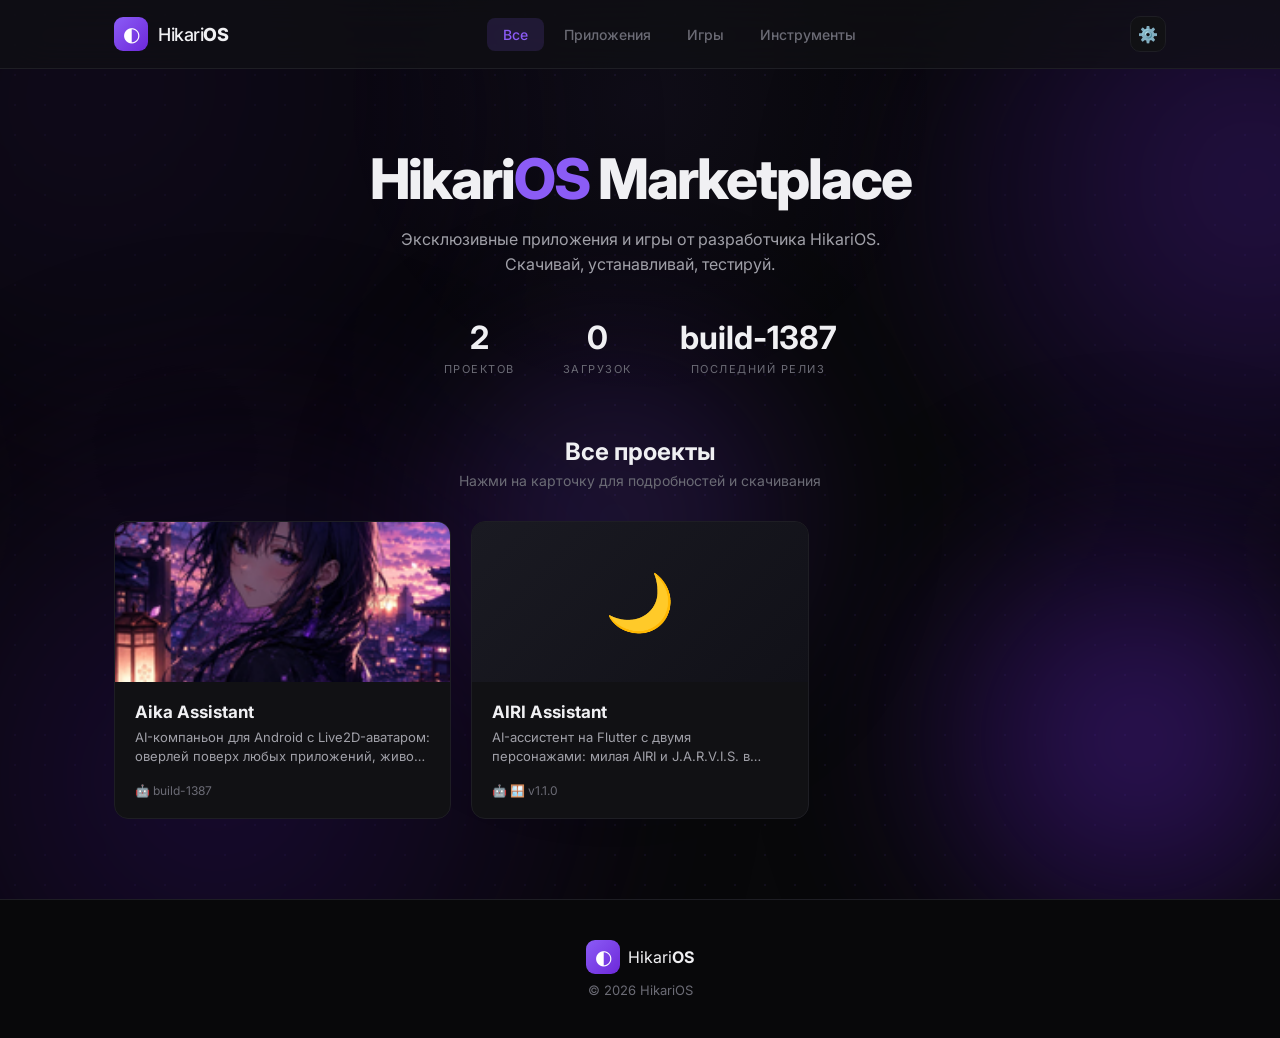
==== index.html @ efa39c6c "Безопасность: вход в админку только по токену владельца, пароль удалён из кода" ====
<!DOCTYPE html>
<html lang="ru">
<head>
<meta charset="UTF-8">
<meta name="viewport" content="width=device-width, initial-scale=1.0">
<title>HikariOS — Marketplace</title>
<link rel="icon" type="image/svg+xml" href="favicon.svg">
<link rel="stylesheet" href="style.css?v=4">
<link rel="preconnect" href="https://fonts.googleapis.com">
<link href="https://fonts.googleapis.com/css2?family=Inter:wght@300;400;500;600;700;800&display=swap" rel="stylesheet">
</head>
<body>

<!-- ФОН: фиолетовый переливающийся дым -->
<div class="smoke" aria-hidden="true">
  <div class="smoke-puff s1"></div>
  <div class="smoke-puff s2"></div>
  <div class="smoke-puff s3"></div>
  <div class="smoke-puff s4"></div>
  <div class="smoke-puff s5"></div>
</div>

<!-- HEADER -->
<header class="header">
  <div class="header-inner">
    <div class="logo" onclick="window.location.href='/'">
      <div class="logo-icon">◐</div>
      <span>Hikari<b>OS</b></span>
    </div>
    <nav class="nav">
      <a href="#" class="nav-link active" data-filter="all">Все</a>
      <a href="#" class="nav-link" data-filter="app">Приложения</a>
      <a href="#" class="nav-link" data-filter="game">Игры</a>
      <a href="#" class="nav-link" data-filter="tool">Инструменты</a>
    </nav>
    <button class="admin-btn" onclick="toggleAdmin()" title="Управление">⚙️</button>
  </div>
</header>

<!-- HERO -->
<section class="hero">
  <h1>Hikari<span class="accent">OS</span> Marketplace</h1>
  <p>Эксклюзивные приложения и игры от разработчика HikariOS. Скачивай, устанавливай, тестируй.</p>
  <div class="hero-stats" id="heroStats">
    <div class="stat"><span class="stat-num" id="statApps">—</span><span class="stat-label">проектов</span></div>
    <div class="stat"><span class="stat-num" id="statDownloads">—</span><span class="stat-label">загрузок</span></div>
    <div class="stat"><span class="stat-num" id="statLatest">—</span><span class="stat-label">последний релиз</span></div>
  </div>
</section>

<!-- ADMIN PANEL -->
<div class="admin-panel" id="adminPanel" style="display:none;">
  <div class="admin-inner">
    <div class="admin-header">
      <h2>⚙️ Панель управления</h2>
      <button class="close-btn" onclick="toggleAdmin()">✕</button>
    </div>
    
    <!-- LOGIN (только токен владельца) -->
    <div class="admin-login" id="adminLogin">
      <div class="admin-tab-row">
        <button class="admin-tab active">Вход по GitHub Token</button>
      </div>
      <div id="tabToken">
        <p>Войти может только владелец аккаунта <code>lucifermornngstar52-cell</code>. Введите свой Personal Access Token:</p>
        <input type="password" id="githubToken" placeholder="ghp_..." onkeypress="if(event.key==='Enter')loginWithToken()">
        <button class="btn-primary" onclick="loginWithToken()">Войти</button>
      </div>
      <p class="admin-hint" id="adminHint"></p>
    </div>

    <!-- CONTENT -->
    <div class="admin-content" id="adminContent" style="display:none;">
      <div class="admin-tabs">
        <button class="admin-tab active" onclick="adminSection('projects')">Проекты</button>
        <button class="admin-tab" onclick="adminSection('keys')">Ключи доступа</button>
      </div>

      <!-- PROJECTS SECTION -->
      <div id="secProjects" class="admin-section active">
        <h3>Добавить проект</h3>
        <div class="admin-form">
          <div class="form-row">
            <label>Название</label>
            <input type="text" id="projName" placeholder="Aika Assistant">
          </div>
          <div class="form-row">
            <label>Описание</label>
            <textarea id="projDesc" placeholder="AI-ассистент для Android..."></textarea>
          </div>
          <div class="form-row">
            <label>Категория</label>
            <select id="projCategory">
              <option value="app">Приложение</option>
              <option value="game">Игра</option>
              <option value="tool">Инструмент</option>
            </select>
          </div>
          <div class="form-row">
            <label>Иконка (emoji или URL)</label>
            <input type="text" id="projIcon" placeholder="🤖 или https://...">
          </div>
          <div class="form-row">
            <label>GitHub репозиторий (user/repo)</label>
            <input type="text" id="projRepo" placeholder="user/repo">
          </div>
          <div class="form-row">
            <label>Платформы (через запятую)</label>
            <input type="text" id="projPlatforms" placeholder="android, windows">
          </div>
          <div class="form-row">
            <label>Скриншоты (URL через запятую)</label>
            <input type="text" id="projShots" placeholder="https://img1.png, https://img2.png">
          </div>
          <button class="btn-primary" onclick="addProject()">Добавить</button>
        </div>
        <hr class="admin-divider">
        <h3>Существующие проекты</h3>
        <div id="adminProjectList"></div>
      </div>

      <!-- KEYS SECTION -->
      <div id="secKeys" style="display:none;">
          <h3>Ключи доступа (подтверждение покупок)</h3>
          <p style="color:var(--text2,#9a9ab0);font-size:13px;">Проверь оплату (скрин перевода от покупателя), затем создай ключ и отправь его покупателю.</p>
          <p style="color:var(--text2,#9a9ab0);font-size:12px;">🔔 Установи приложение <a href="https://ntfy.sh" target="_blank" style="color:var(--p,#7c3aed);">ntfy</a> и подпишись на топик <code>hikari-keys-x7k2m9v4q8</code> — придёт пуш при каждой активации ключа. После активации удали ключ кнопкой 🗑, тогда утечка ключа в сеть будет не страшна.</p>
          <button class="btn-primary" style="margin-top:10px;" onclick="createKey()">➕ Создать ключ</button>

          <hr class="admin-divider" style="margin-top:20px;">
          <h3 style="margin-top:16px;">Код активации приложения</h3>
          <p style="color:var(--text2,#9a9ab0);font-size:13px;">Для активации Aika на телефоне покупателя: покупатель присылает ID устройства (с экрана активации в приложении), ты вставляешь его сюда и отправляешь покупателю полученный код. Работает без GitHub Token.</p>
          <div style="display:flex;gap:10px;flex-wrap:wrap;margin-top:12px;">
            <input id="devIdInput" placeholder="ID устройства (12 символов)" style="flex:1;min-width:200px;background:var(--card,#161626);border:1px solid rgba(123,97,255,.3);border-radius:12px;padding:12px 14px;color:#fff;font-size:14px;letter-spacing:1px;">
            <button class="btn-primary" onclick="generateActivationCode()">⚡ Сгенерировать</button>
          </div>
          <p id="activationCodeOut" style="font-size:20px;font-weight:700;letter-spacing:2px;margin-top:12px;color:#fff;"></p>
          <div id="akHistory" style="margin-top:10px;"></div>
          <p id="keysHint" style="color:var(--text2,#9a9ab0);font-size:12px;margin-top:10px;"></p>
          <div id="adminKeysList" style="margin-top:14px;"></div>
        </div>
    </div>
  </div>
</div>

<!-- PROJECTS -->
<div class="section-title">
  <h2>Все проекты</h2>
  <p>Нажми на карточку для подробностей и скачивания</p>
</div>

<main class="main">
  <div class="projects-grid" id="projectsGrid">
    <div class="loading-state">
      <div class="spinner"></div>
      <p>Загрузка...</p>
    </div>
  </div>
</main>

<!-- PROJECT MODAL -->
<div class="modal-overlay" id="modalOverlay" onclick="closeModal(event)">
  <div class="modal" id="modal" onclick="event.stopPropagation()">
    <button class="modal-close" onclick="closeModal()">✕</button>
    <div id="modalContent"></div>
  </div>
</div>


<!-- FOOTER -->
<footer class="footer">
  <div class="footer-logo">
    <div class="logo-icon">◐</div>
    <span>Hikari<b>OS</b></span>
  </div>
  <p>© 2026 HikariOS</p>
</footer>

<script src="app.js?v=13"></script>
</body>
</html>
---- style.css ----
:root {
  --bg: #08080a;
  --bg-card: #111114;
  --bg-hover: #18181c;
  --accent: #8b5cf6;
  --accent-dim: rgba(139, 92, 246, 0.15);
  --accent-glow: rgba(139, 92, 246, 0.4);
  --text: #f0f0f3;
  --text-dim: #6b6b75;
  --text-mid: #a0a0a8;
  --border: #1e1e24;
  --radius: 14px;
  --glass: rgba(17, 17, 20, 0.7);
}

* { margin: 0; padding: 0; box-sizing: border-box; }

body {
  font-family: 'Inter', sans-serif;
  background: var(--bg);
  color: var(--text);
  min-height: 100vh;
  position: relative;
}

/* DOT GRID BACKGROUND */
body::before {
  content: '';
  position: fixed;
  inset: 0;
  background-image: radial-gradient(circle, rgba(139, 92, 246, 0.08) 1px, transparent 1px);
  background-size: 30px 30px;
  pointer-events: none;
  z-index: 0;
}

/* SMOKE BACKGROUND — фиолетовый переливающийся дым */
.smoke {
  position: fixed;
  inset: 0;
  overflow: hidden;
  pointer-events: none;
  z-index: 0;
  filter: hue-rotate(0deg);
  animation: smoke-hue 26s ease-in-out infinite alternate;
}

.smoke-puff {
  position: absolute;
  border-radius: 50%;
  filter: blur(70px);
  opacity: 0.45;
  will-change: transform, opacity;
}

.smoke-puff.s1 {
  width: 55vmax; height: 55vmax;
  top: -18%; left: -12%;
  background: radial-gradient(circle at 35% 35%, #1c0f33 0%, #0d0718 55%, transparent 75%);
  animation: drift1 34s ease-in-out infinite alternate;
}
.smoke-puff.s2 {
  width: 50vmax; height: 50vmax;
  top: -8%; right: -18%;
  background: radial-gradient(circle at 60% 40%, #4c1d95 0%, #170b2e 55%, transparent 75%);
  animation: drift2 42s ease-in-out infinite alternate;
}
.smoke-puff.s3 {
  width: 60vmax; height: 60vmax;
  bottom: -25%; left: -10%;
  background: radial-gradient(circle at 45% 55%, #2e1065 0%, #12071f 55%, transparent 78%);
  animation: drift3 38s ease-in-out infinite alternate;
}
.smoke-puff.s4 {
  width: 42vmax; height: 42vmax;
  bottom: -12%; right: -10%;
  background: radial-gradient(circle at 50% 50%, #6d28d9 0%, #1e0a3c 55%, transparent 72%);
  animation: drift4 29s ease-in-out infinite alternate;
}
.smoke-puff.s5 {
  width: 36vmax; height: 36vmax;
  top: 32%; left: 30%;
  background: radial-gradient(circle at 50% 50%, #8b5cf6 0%, #3b1278 50%, transparent 70%);
  opacity: 0.22;
  animation: drift5 47s ease-in-out infinite alternate;
}

@keyframes drift1 {
  0%   { transform: translate(0, 0) scale(1); opacity: 0.40; }
  50%  { transform: translate(9vw, 6vh) scale(1.15); opacity: 0.55; }
  100% { transform: translate(-4vw, 12vh) scale(0.9); opacity: 0.35; }
}
@keyframes drift2 {
  0%   { transform: translate(0, 0) scale(1); opacity: 0.35; }
  50%  { transform: translate(-8vw, 10vh) scale(1.1); opacity: 0.5; }
  100% { transform: translate(5vw, -6vh) scale(1.2); opacity: 0.4; }
}
@keyframes drift3 {
  0%   { transform: translate(0, 0) scale(1); opacity: 0.45; }
  50%  { transform: translate(12vw, -8vh) scale(1.12); opacity: 0.3; }
  100% { transform: translate(-7vw, -3vh) scale(0.95); opacity: 0.5; }
}
@keyframes drift4 {
  0%   { transform: translate(0, 0) scale(1); opacity: 0.3; }
  50%  { transform: translate(-10vw, -9vh) scale(1.18); opacity: 0.45; }
  100% { transform: translate(6vw, 5vh) scale(0.92); opacity: 0.35; }
}
@keyframes drift5 {
  0%   { transform: translate(0, 0) scale(1); opacity: 0.12; }
  50%  { transform: translate(-14vw, 8vh) scale(1.3); opacity: 0.3; }
  100% { transform: translate(10vw, -10vh) scale(0.85); opacity: 0.18; }
}

/* Перелив оттенков: чёрный → тёмный → светлый фиолет */
@keyframes smoke-hue {
  0%   { filter: hue-rotate(0deg) brightness(0.9); }
  50%  { filter: hue-rotate(-18deg) brightness(1.08); }
  100% { filter: hue-rotate(10deg) brightness(0.85); }
}

/* Мягкий дым без потери производительности: на слабых устройствах */
@media (max-width: 600px) {
  .smoke-puff { filter: blur(50px); }
  .smoke-puff.s5 { display: none; }
}

@media (prefers-reduced-motion: reduce) {
  .smoke-puff { animation: none; }
  .smoke { animation: none; }
}

/* GLOW */
body::after {
  content: '';
  position: fixed;
  top: -200px;
  left: 50%;
  transform: translateX(-50%);
  width: 600px;
  height: 600px;
  background: radial-gradient(circle, var(--accent-glow) 0%, transparent 70%);
  opacity: 0.15;
  pointer-events: none;
  z-index: 0;
}

/* HEADER */
.header {
  position: sticky;
  top: 0;
  z-index: 100;
  background: var(--glass);
  backdrop-filter: blur(20px);
  -webkit-backdrop-filter: blur(20px);
  border-bottom: 1px solid var(--border);
}

.header-inner {
  max-width: 1100px;
  margin: 0 auto;
  padding: 16px 24px;
  display: flex;
  align-items: center;
  justify-content: space-between;
  gap: 20px;
}

.logo {
  display: flex;
  align-items: center;
  gap: 10px;
  font-size: 18px;
  font-weight: 500;
  cursor: pointer;
  letter-spacing: -0.5px;
}

.logo b { font-weight: 800; }

.logo-icon {
  width: 34px;
  height: 34px;
  background: linear-gradient(135deg, var(--accent), #6d28d9);
  border-radius: 9px;
  display: flex;
  align-items: center;
  justify-content: center;
  font-size: 20px;
  color: #fff;
}

.nav {
  display: flex;
  gap: 4px;
}

.nav-link {
  color: var(--text-dim);
  text-decoration: none;
  font-size: 14px;
  font-weight: 500;
  padding: 8px 16px;
  border-radius: 8px;
  transition: all 0.2s;
  cursor: pointer;
}

.nav-link:hover { color: var(--text); background: var(--bg-hover); }
.nav-link.active { color: var(--accent); background: var(--accent-dim); }

.admin-btn {
  background: var(--bg-card);
  border: 1px solid var(--border);
  color: var(--text-mid);
  width: 36px;
  height: 36px;
  border-radius: 10px;
  cursor: pointer;
  font-size: 16px;
  transition: all 0.2s;
}

.admin-btn:hover { border-color: var(--accent); color: var(--accent); }

/* HERO */
.hero {
  position: relative;
  z-index: 1;
  text-align: center;
  padding: 80px 24px 60px;
  max-width: 700px;
  margin: 0 auto;
}

.hero h1 {
  font-size: clamp(36px, 6vw, 56px);
  font-weight: 800;
  letter-spacing: -2px;
  margin-bottom: 16px;
  line-height: 1.1;
}

.accent { color: var(--accent); }

.hero p {
  font-size: 16px;
  color: var(--text-mid);
  max-width: 480px;
  margin: 0 auto 40px;
  line-height: 1.6;
}

.hero-stats {
  display: flex;
  justify-content: center;
  gap: 48px;
}

.stat { text-align: center; }

.stat-num {
  display: block;
  font-size: 32px;
  font-weight: 700;
  color: var(--text);
}

.stat-label {
  font-size: 11px;
  color: var(--text-dim);
  text-transform: uppercase;
  letter-spacing: 1.5px;
}

/* ADMIN PANEL */
.admin-panel {
  position: fixed;
  inset: 0;
  z-index: 200;
  background: rgba(0, 0, 0, 0.7);
  backdrop-filter: blur(8px);
  display: flex;
  align-items: center;
  justify-content: center;
  padding: 20px;
}

.admin-inner {
  background: var(--bg-card);
  border: 1px solid var(--border);
  border-radius: var(--radius);
  max-width: 560px;
  width: 100%;
  max-height: 90vh;
  overflow-y: auto;
  padding: 32px;
}

.admin-header {
  display: flex;
  justify-content: space-between;
  align-items: center;
  margin-bottom: 24px;
}

.admin-header h2 {
  font-size: 20px;
  font-weight: 700;
}

.close-btn {
  background: var(--bg-hover);
  border: 1px solid var(--border);
  color: var(--text-mid);
  width: 32px;
  height: 32px;
  border-radius: 8px;
  cursor: pointer;
  font-size: 14px;
}

.close-btn:hover { color: #ff4444; border-color: #ff4444; }

.admin-tab-row, .admin-tabs {
  display: flex;
  gap: 8px;
  margin-bottom: 20px;
}

.admin-tab {
  background: var(--bg-hover);
  border: 1px solid var(--border);
  color: var(--text-mid);
  padding: 8px 16px;
  border-radius: 8px;
  cursor: pointer;
  font-size: 13px;
  font-weight: 500;
  transition: all 0.2s;
}

.admin-tab:hover { color: var(--text); }
.admin-tab.active { background: var(--accent-dim); border-color: var(--accent); color: var(--accent); }

.admin-login p { color: var(--text-mid); font-size: 14px; margin-bottom: 10px; }

.admin-login input, .admin-form input, .admin-form select, .admin-form textarea {
  width: 100%;
  background: var(--bg);
  border: 1px solid var(--border);
  color: var(--text);
  padding: 12px 16px;
  border-radius: 10px;
  font-size: 14px;
  font-family: inherit;
  margin-bottom: 12px;
  transition: border 0.2s;
}

.admin-login input:focus, .admin-form input:focus, .admin-form select:focus, .admin-form textarea:focus {
  outline: none;
  border-color: var(--accent);
}

.admin-form textarea { resize: vertical; min-height: 80px; }

.admin-hint { font-size: 12px; color: var(--text-dim); margin-top: 8px; }

.admin-divider {
  border: none;
  border-top: 1px solid var(--border);
  margin: 24px 0;
}

.admin-form h3 { margin-bottom: 16px; font-size: 16px; }

.form-row { margin-bottom: 16px; }
.form-row label { display: block; font-size: 13px; color: var(--text-mid); margin-bottom: 6px; }
.form-hint { font-size: 12px; color: var(--text-dim); margin-top: 4px; }

/* BUTTONS */
.btn-primary {
  background: var(--accent);
  color: #fff;
  border: none;
  padding: 12px 24px;
  border-radius: 10px;
  font-size: 14px;
  font-weight: 600;
  cursor: pointer;
  transition: all 0.2s;
  text-decoration: none;
  display: inline-flex;
  align-items: center;
  justify-content: center;
  gap: 8px;
}

.btn-primary:hover { background: #7c3aed; transform: translateY(-1px); }
.btn-primary:disabled { opacity: 0.4; cursor: not-allowed; transform: none; }

.btn-secondary {
  background: var(--bg-hover);
  color: var(--text-mid);
  border: 1px solid var(--border);
  padding: 12px 24px;
  border-radius: 10px;
  font-size: 14px;
  font-weight: 600;
  cursor: pointer;
  text-decoration: none;
  display: inline-flex;
  align-items: center;
  gap: 8px;
  transition: all 0.2s;
}

.btn-secondary:hover { color: var(--text); border-color: var(--accent); }

/* PROJECT LIST IN ADMIN */
.admin-project-item {
  display: flex;
  justify-content: space-between;
  align-items: center;
  padding: 12px 16px;
  background: var(--bg);
  border: 1px solid var(--border);
  border-radius: 10px;
  margin-bottom: 8px;
}

.admin-project-item .pi-name { font-weight: 600; font-size: 14px; }
.admin-project-item .pi-cat { font-size: 12px; color: var(--text-dim); }

.btn-delete {
  background: rgba(255, 68, 68, 0.1);
  border: 1px solid rgba(255, 68, 68, 0.3);
  color: #ff6666;
  padding: 6px 12px;
  border-radius: 8px;
  cursor: pointer;
  font-size: 12px;
}

.btn-delete:hover { background: rgba(255, 68, 68, 0.2); }

/* UPLOAD PROGRESS */
.progress-bar {
  width: 100%;
  height: 6px;
  background: var(--bg);
  border-radius: 3px;
  overflow: hidden;
  margin-bottom: 8px;
}

.progress-fill {
  height: 100%;
  background: linear-gradient(90deg, var(--accent), #6d28d9);
  width: 0%;
  transition: width 0.3s;
  border-radius: 3px;
}

/* SECTION TITLE */
.section-title {
  text-align: center;
  margin-bottom: 32px;
  position: relative;
  z-index: 1;
}

.section-title h2 {
  font-size: 24px;
  font-weight: 700;
  margin-bottom: 6px;
}

.section-title p {
  color: var(--text-dim);
  font-size: 14px;
}

/* PROJECTS GRID */
.main {
  max-width: 1100px;
  margin: 0 auto;
  padding: 0 24px 80px;
  position: relative;
  z-index: 1;
}

.projects-grid {
  display: grid;
  grid-template-columns: repeat(auto-fill, minmax(300px, 1fr));
  gap: 20px;
}

/* CARD */
.project-card {
  background: var(--bg-card);
  border: 1px solid var(--border);
  border-radius: var(--radius);
  overflow: hidden;
  cursor: pointer;
  transition: all 0.3s;
  position: relative;
}

.project-card:hover {
  transform: translateY(-4px);
  border-color: var(--accent);
  box-shadow: 0 20px 40px -20px var(--accent-glow);
}

.card-banner {
  height: 160px;
  background: linear-gradient(135deg, #1a1a22, #111118);
  display: flex;
  align-items: center;
  justify-content: center;
  font-size: 56px;
  position: relative;
  overflow: hidden;
}

.card-banner img {
  width: 100%;
  height: 100%;
  object-fit: cover;
}

.card-badge {
  position: absolute;
  top: 12px;
  right: 12px;
  background: rgba(0, 0, 0, 0.7);
  backdrop-filter: blur(8px);
  color: var(--text);
  font-size: 11px;
  font-weight: 600;
  padding: 4px 10px;
  border-radius: 20px;
  border: 1px solid var(--border);
}

.card-body {
  padding: 20px;
}

.card-title {
  font-size: 17px;
  font-weight: 700;
  margin-bottom: 6px;
}

.card-desc {
  font-size: 13px;
  color: var(--text-mid);
  line-height: 1.5;
  margin-bottom: 16px;
  display: -webkit-box;
  -webkit-line-clamp: 2;
  -webkit-box-orient: vertical;
  overflow: hidden;
}

.card-footer {
  display: flex;
  justify-content: space-between;
  align-items: center;
}

.card-version {
  font-size: 12px;
  color: var(--text-dim);
}

.card-download {
  background: var(--accent-dim);
  color: var(--accent);
  border: 1px solid rgba(139, 92, 246, 0.3);
  padding: 8px 16px;
  border-radius: 8px;
  font-size: 13px;
  font-weight: 600;
  cursor: pointer;
  transition: all 0.2s;
}

.card-download:hover { background: var(--accent); color: #fff; }
.card-download:disabled { opacity: 0.4; cursor: not-allowed; }

/* MODAL */
.modal-overlay {
  position: fixed;
  inset: 0;
  z-index: 200;
  background: rgba(0, 0, 0, 0.8);
  backdrop-filter: blur(10px);
  display: none;
  align-items: center;
  justify-content: center;
  padding: 20px;
}

.modal-overlay.active { display: flex; }

.modal {
  background: var(--bg-card);
  border: 1px solid var(--border);
  border-radius: var(--radius);
  max-width: 560px;
  width: 100%;
  max-height: 85vh;
  overflow-y: auto;
  padding: 32px;
  position: relative;
}

.modal-close {
  position: absolute;
  top: 16px;
  right: 16px;
  background: var(--bg-hover);
  border: 1px solid var(--border);
  color: var(--text-mid);
  width: 32px;
  height: 32px;
  border-radius: 8px;
  cursor: pointer;
  font-size: 14px;
}

.modal-close:hover { color: #ff4444; }

.modal-icon {
  width: 80px;
  height: 80px;
  margin: 0 auto 16px;
  background: linear-gradient(135deg, #1a1a22, #111118);
  border-radius: 16px;
  display: flex;
  align-items: center;
  justify-content: center;
  font-size: 40px;
  overflow: hidden;
}

.modal-icon img { width: 100%; height: 100%; object-fit: cover; }

.modal h2 {
  font-size: 24px;
  font-weight: 700;
  text-align: center;
  margin-bottom: 4px;
}

.modal-version {
  text-align: center;
  color: var(--text-dim);
  font-size: 14px;
  margin-bottom: 20px;
}

.modal-meta {
  display: flex;
  flex-wrap: wrap;
  gap: 12px;
  justify-content: center;
  margin-bottom: 20px;
}

.meta-item {
  font-size: 13px;
  color: var(--text-mid);
  background: var(--bg);
  padding: 6px 12px;
  border-radius: 8px;
  border: 1px solid var(--border);
}

.modal-desc {
  font-size: 14px;
  color: var(--text-mid);
  line-height: 1.6;
  margin-bottom: 20px;
}

.modal-shots {
  display: flex;
  gap: 8px;
  overflow-x: auto;
  margin-bottom: 20px;
}

.modal-shots img {
  width: 200px;
  height: 120px;
  object-fit: cover;
  border-radius: 10px;
  border: 1px solid var(--border);
}

.modal-assets-section {
  margin-bottom: 20px;
}

.modal-assets-section h4 {
  font-size: 13px;
  color: var(--text-dim);
  margin-bottom: 12px;
  text-transform: uppercase;
  letter-spacing: 1.5px;
}

.modal-assets {
  display: flex;
  flex-direction: column;
  gap: 10px;
}

.btn-asset {
  display: flex;
  align-items: center;
  justify-content: space-between;
  background: var(--bg);
  border: 1px solid var(--border);
  padding: 14px 18px;
  border-radius: 12px;
  text-decoration: none;
  color: var(--text);
  transition: all 0.2s;
}

.btn-asset:hover {
  border-color: var(--accent);
  background: var(--accent-dim);
}

.btn-asset span { font-size: 14px; font-weight: 600; }
.btn-asset small { font-size: 12px; color: var(--text-dim); }

.modal-actions {
  display: flex;
  gap: 12px;
  flex-wrap: wrap;
}

/* LOADING */
.loading-state {
  grid-column: 1 / -1;
  text-align: center;
  padding: 60px 0;
  color: var(--text-dim);
}

.spinner {
  width: 40px;
  height: 40px;
  border: 3px solid var(--border);
  border-top-color: var(--accent);
  border-radius: 50%;
  animation: spin 0.8s linear infinite;
  margin: 0 auto 16px;
}

@keyframes spin { to { transform: rotate(360deg); } }

.empty-state {
  grid-column: 1 / -1;
  text-align: center;
  padding: 60px 0;
  color: var(--text-dim);
}

.empty-state .emoji { font-size: 48px; margin-bottom: 12px; }

/* FOOTER */
.footer {
  text-align: center;
  padding: 40px 24px;
  border-top: 1px solid var(--border);
  position: relative;
  z-index: 1;
}

.footer-logo {
  display: flex;
  align-items: center;
  justify-content: center;
  gap: 8px;
  font-size: 16px;
  margin-bottom: 8px;
}

.footer p { color: var(--text-dim); font-size: 13px; }

/* RESPONSIVE */
@media (max-width: 640px) {
  .nav { display: none; }
  .hero { padding: 50px 20px 40px; }
  .hero-stats { gap: 24px; }
  .stat-num { font-size: 24px; }
  .projects-grid { grid-template-columns: 1fr; }
  .modal { padding: 24px; }
}

/* FILE INPUT */
.admin-form input[type="file"] {
  padding: 10px;
  border-style: dashed;
}
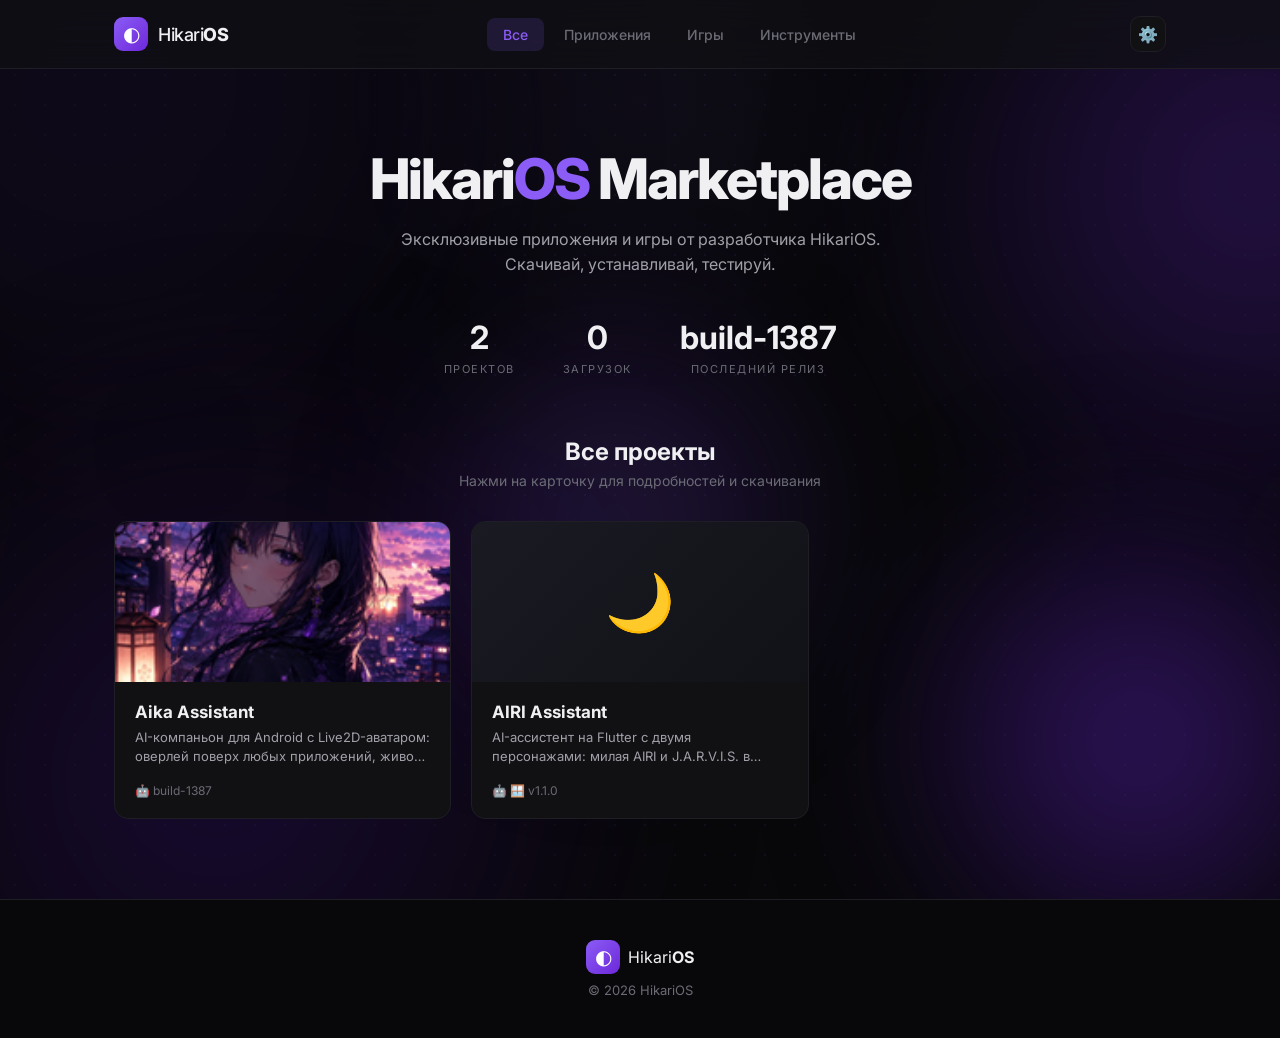
==== commit b31ab849: "Хэширование ключей: в публичном keys.json только SHA-256, активация сверяет хэш; удаление по коду в " ====
--- a/index.html
+++ b/index.html
@@ -125,6 +125,10 @@
           <p style="color:var(--text2,#9a9ab0);font-size:13px;">Проверь оплату (скрин перевода от покупателя), затем создай ключ и отправь его покупателю.</p>
           <p style="color:var(--text2,#9a9ab0);font-size:12px;">🔔 Установи приложение <a href="https://ntfy.sh" target="_blank" style="color:var(--p,#7c3aed);">ntfy</a> и подпишись на топик <code>hikari-keys-x7k2m9v4q8</code> — придёт пуш при каждой активации ключа. После активации удали ключ кнопкой 🗑, тогда утечка ключа в сеть будет не страшна.</p>
           <button class="btn-primary" style="margin-top:10px;" onclick="createKey()">➕ Создать ключ</button>
+          <div style="display:flex;gap:10px;flex-wrap:wrap;margin-top:12px;">
+            <input id="delKeyCodeInput" placeholder="Удалить ключ по коду (HK-XXXXXX)" style="flex:1;min-width:200px;background:var(--card,#161626);border:1px solid rgba(123,97,255,.3);border-radius:12px;padding:10px 14px;color:#fff;font-size:13px;">
+            <button class="btn-secondary" onclick="deleteKeyByCode()">🗑 Удалить по коду</button>
+          </div>
 
           <hr class="admin-divider" style="margin-top:20px;">
           <h3 style="margin-top:16px;">Код активации приложения</h3>
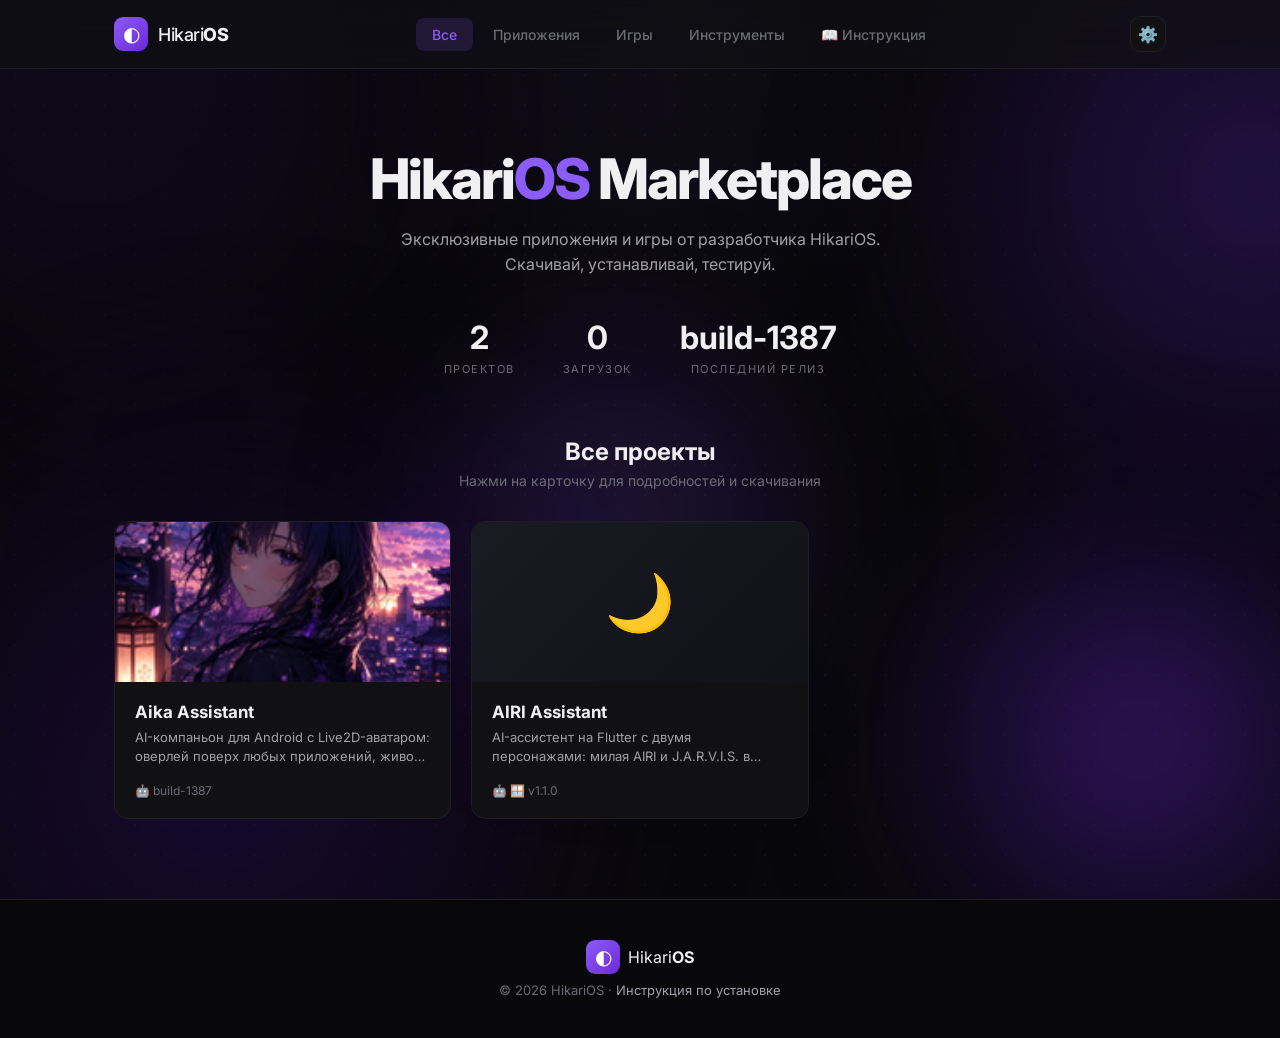
==== commit 44dc43a5: "Страница «Инструкция по установке»: таймлайн 7 шагов, стиль hikari-market, ссылки в шапке и футере" ====
--- a/index.html
+++ b/index.html
@@ -32,6 +32,7 @@
       <a href="#" class="nav-link" data-filter="app">Приложения</a>
       <a href="#" class="nav-link" data-filter="game">Игры</a>
       <a href="#" class="nav-link" data-filter="tool">Инструменты</a>
+      <a href="install.html" class="nav-link">📖 Инструкция</a>
     </nav>
     <button class="admin-btn" onclick="toggleAdmin()" title="Управление">⚙️</button>
   </div>
@@ -176,7 +177,7 @@
     <div class="logo-icon">◐</div>
     <span>Hikari<b>OS</b></span>
   </div>
-  <p>© 2026 HikariOS</p>
+  <p>© 2026 HikariOS · <a href="install.html" style="color:var(--text-mid);text-decoration:none;">Инструкция по установке</a></p>
 </footer>
 
 <script src="app.js?v=13"></script>
--- a/style.css
+++ b/style.css
@@ -811,3 +811,125 @@
   padding: 10px;
   border-style: dashed;
 }
+
+/* ===== ИНСТРУКЦИЯ ПО УСТАНОВКЕ ===== */
+.inst-main {
+  position: relative;
+  z-index: 1;
+  max-width: 720px;
+  margin: 0 auto;
+  padding: 30px 20px 70px;
+}
+
+.inst-timeline {
+  position: relative;
+  display: flex;
+  flex-direction: column;
+  gap: 26px;
+}
+
+/* вертикальная линия между шагами */
+.inst-timeline::before {
+  content: '';
+  position: absolute;
+  left: 27px;
+  top: 30px;
+  bottom: 30px;
+  width: 2px;
+  background: linear-gradient(180deg, transparent, var(--accent-glow) 15%, var(--accent-dim) 85%, transparent);
+  pointer-events: none;
+}
+
+.inst-step {
+  position: relative;
+  display: flex;
+  gap: 18px;
+  align-items: flex-start;
+}
+
+.inst-num {
+  flex: 0 0 56px;
+  width: 56px;
+  height: 56px;
+  border-radius: 50%;
+  display: flex;
+  align-items: center;
+  justify-content: center;
+  font-size: 22px;
+  font-weight: 800;
+  color: #fff;
+  background: linear-gradient(135deg, #8b5cf6, #6d28d9);
+  box-shadow: 0 0 24px rgba(139, 92, 246, 0.45), 0 0 0 6px rgba(139, 92, 246, 0.08);
+  position: relative;
+  z-index: 1;
+}
+
+.inst-card {
+  flex: 1;
+  background: var(--glass);
+  border: 1px solid var(--border);
+  border-radius: var(--radius);
+  padding: 22px 24px;
+  backdrop-filter: blur(20px);
+  -webkit-backdrop-filter: blur(20px);
+  transition: border-color .25s, transform .25s, box-shadow .25s;
+}
+
+.inst-card:hover {
+  border-color: rgba(139, 92, 246, 0.4);
+  transform: translateX(4px);
+  box-shadow: 0 8px 32px rgba(139, 92, 246, 0.12);
+}
+
+.inst-icon { font-size: 24px; margin-bottom: 8px; }
+
+.inst-card h3 {
+  font-size: 18px;
+  font-weight: 700;
+  margin-bottom: 8px;
+  color: var(--text);
+}
+
+.inst-card p {
+  font-size: 14px;
+  line-height: 1.65;
+  color: var(--text-mid);
+  margin-bottom: 6px;
+}
+
+.inst-card p:last-child { margin-bottom: 0; }
+.inst-card a { color: var(--accent); text-decoration: none; font-weight: 600; }
+.inst-card a:hover { text-decoration: underline; }
+.inst-card a.tg { background: var(--accent-dim); padding: 1px 8px; border-radius: 6px; }
+
+.inst-note {
+  font-size: 13px !important;
+  color: var(--text-dim) !important;
+  border-left: 2px solid rgba(139, 92, 246, 0.35);
+  padding-left: 10px !important;
+}
+
+.inst-cta {
+  margin-top: 40px;
+  text-align: center;
+  background: var(--glass);
+  border: 1px solid rgba(139, 92, 246, 0.35);
+  border-radius: 20px;
+  padding: 34px 24px;
+  backdrop-filter: blur(20px);
+  -webkit-backdrop-filter: blur(20px);
+  box-shadow: 0 0 60px rgba(139, 92, 246, 0.12);
+}
+
+.inst-cta-icon { font-size: 30px; margin-bottom: 10px; }
+.inst-cta h3 { font-size: 20px; font-weight: 700; margin-bottom: 6px; }
+.inst-cta p { font-size: 14px; color: var(--text-mid); margin-bottom: 18px; }
+.inst-cta .btn-primary { display: inline-block; padding: 13px 26px; border-radius: 12px; text-decoration: none; color: #fff; font-weight: 600; font-size: 14px; }
+
+@media (max-width: 560px) {
+  .inst-timeline::before { left: 22px; }
+  .inst-num { flex: 0 0 44px; width: 44px; height: 44px; font-size: 17px; }
+  .inst-step { gap: 12px; }
+  .inst-card { padding: 18px 16px; }
+  .inst-card:hover { transform: none; }
+}
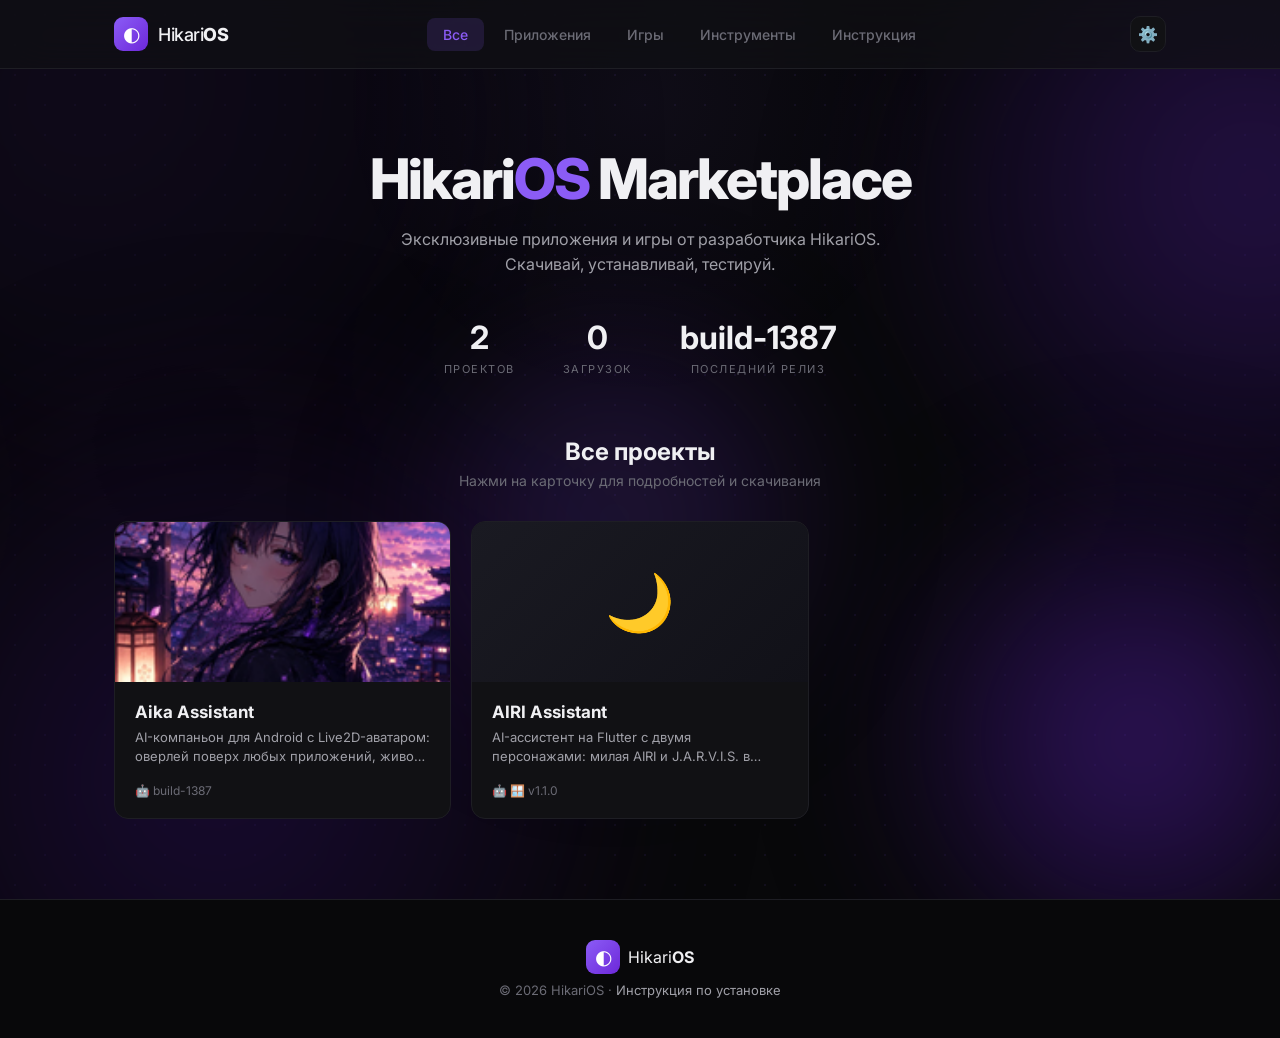
==== commit 2a2a9e6a: "Инструкция: строгий минимализм без эмодзи, тонкие номера, сдержанный тон" ====
--- a/index.html
+++ b/index.html
@@ -32,7 +32,7 @@
       <a href="#" class="nav-link" data-filter="app">Приложения</a>
       <a href="#" class="nav-link" data-filter="game">Игры</a>
       <a href="#" class="nav-link" data-filter="tool">Инструменты</a>
-      <a href="install.html" class="nav-link">📖 Инструкция</a>
+      <a href="install.html" class="nav-link">Инструкция</a>
     </nav>
     <button class="admin-btn" onclick="toggleAdmin()" title="Управление">⚙️</button>
   </div>
--- a/style.css
+++ b/style.css
@@ -816,16 +816,16 @@
 .inst-main {
   position: relative;
   z-index: 1;
-  max-width: 720px;
+  max-width: 680px;
   margin: 0 auto;
-  padding: 30px 20px 70px;
+  padding: 20px 20px 70px;
 }
 
 .inst-timeline {
   position: relative;
   display: flex;
   flex-direction: column;
-  gap: 26px;
+  gap: 20px;
 }
 
 /* вертикальная линия между шагами */
@@ -833,33 +833,34 @@
   content: '';
   position: absolute;
   left: 27px;
-  top: 30px;
-  bottom: 30px;
-  width: 2px;
-  background: linear-gradient(180deg, transparent, var(--accent-glow) 15%, var(--accent-dim) 85%, transparent);
+  top: 24px;
+  bottom: 24px;
+  width: 1px;
+  background: linear-gradient(180deg, transparent, rgba(139,92,246,.35) 12%, rgba(139,92,246,.35) 88%, transparent);
   pointer-events: none;
 }
 
 .inst-step {
   position: relative;
   display: flex;
-  gap: 18px;
+  gap: 20px;
   align-items: flex-start;
 }
 
 .inst-num {
-  flex: 0 0 56px;
-  width: 56px;
-  height: 56px;
+  flex: 0 0 55px;
+  width: 55px;
+  height: 55px;
   border-radius: 50%;
   display: flex;
   align-items: center;
   justify-content: center;
-  font-size: 22px;
-  font-weight: 800;
-  color: #fff;
-  background: linear-gradient(135deg, #8b5cf6, #6d28d9);
-  box-shadow: 0 0 24px rgba(139, 92, 246, 0.45), 0 0 0 6px rgba(139, 92, 246, 0.08);
+  font-size: 15px;
+  font-weight: 600;
+  letter-spacing: 1px;
+  color: var(--accent);
+  background: rgba(10, 10, 18, 0.9);
+  border: 1px solid rgba(139, 92, 246, 0.35);
   position: relative;
   z-index: 1;
 }
@@ -869,7 +870,7 @@
   background: var(--glass);
   border: 1px solid var(--border);
   border-radius: var(--radius);
-  padding: 22px 24px;
+  padding: 22px 26px;
   backdrop-filter: blur(20px);
   -webkit-backdrop-filter: blur(20px);
   transition: border-color .25s, transform .25s, box-shadow .25s;
@@ -878,10 +879,17 @@
 .inst-card:hover {
   border-color: rgba(139, 92, 246, 0.4);
   transform: translateX(4px);
-  box-shadow: 0 8px 32px rgba(139, 92, 246, 0.12);
-}
-
-.inst-icon { font-size: 24px; margin-bottom: 8px; }
+  box-shadow: 0 8px 32px rgba(139, 92, 246, 0.1);
+}
+
+.inst-label {
+  font-size: 11px;
+  font-weight: 600;
+  text-transform: uppercase;
+  letter-spacing: 2px;
+  color: var(--text-dim);
+  margin-bottom: 6px;
+}
 
 .inst-card h3 {
   font-size: 18px;
@@ -910,25 +918,36 @@
 }
 
 .inst-cta {
-  margin-top: 40px;
+  margin-top: 36px;
   text-align: center;
   background: var(--glass);
-  border: 1px solid rgba(139, 92, 246, 0.35);
-  border-radius: 20px;
-  padding: 34px 24px;
+  border: 1px solid rgba(139, 92, 246, 0.3);
+  border-radius: 16px;
+  padding: 30px 24px;
   backdrop-filter: blur(20px);
   -webkit-backdrop-filter: blur(20px);
-  box-shadow: 0 0 60px rgba(139, 92, 246, 0.12);
-}
-
-.inst-cta-icon { font-size: 30px; margin-bottom: 10px; }
-.inst-cta h3 { font-size: 20px; font-weight: 700; margin-bottom: 6px; }
+}
+
+.inst-cta h3 { font-size: 19px; font-weight: 700; margin-bottom: 6px; }
 .inst-cta p { font-size: 14px; color: var(--text-mid); margin-bottom: 18px; }
-.inst-cta .btn-primary { display: inline-block; padding: 13px 26px; border-radius: 12px; text-decoration: none; color: #fff; font-weight: 600; font-size: 14px; }
+
+.inst-cta-btn {
+  display: inline-block;
+  padding: 12px 26px;
+  border-radius: 10px;
+  text-decoration: none;
+  color: #fff;
+  font-weight: 600;
+  font-size: 14px;
+  background: linear-gradient(135deg, #8b5cf6, #6d28d9);
+  transition: opacity .2s, transform .2s;
+}
+
+.inst-cta-btn:hover { opacity: .9; transform: translateY(-1px); }
 
 @media (max-width: 560px) {
-  .inst-timeline::before { left: 22px; }
-  .inst-num { flex: 0 0 44px; width: 44px; height: 44px; font-size: 17px; }
+  .inst-timeline::before { left: 21px; }
+  .inst-num { flex: 0 0 43px; width: 43px; height: 43px; font-size: 12px; }
   .inst-step { gap: 12px; }
   .inst-card { padding: 18px 16px; }
   .inst-card:hover { transform: none; }
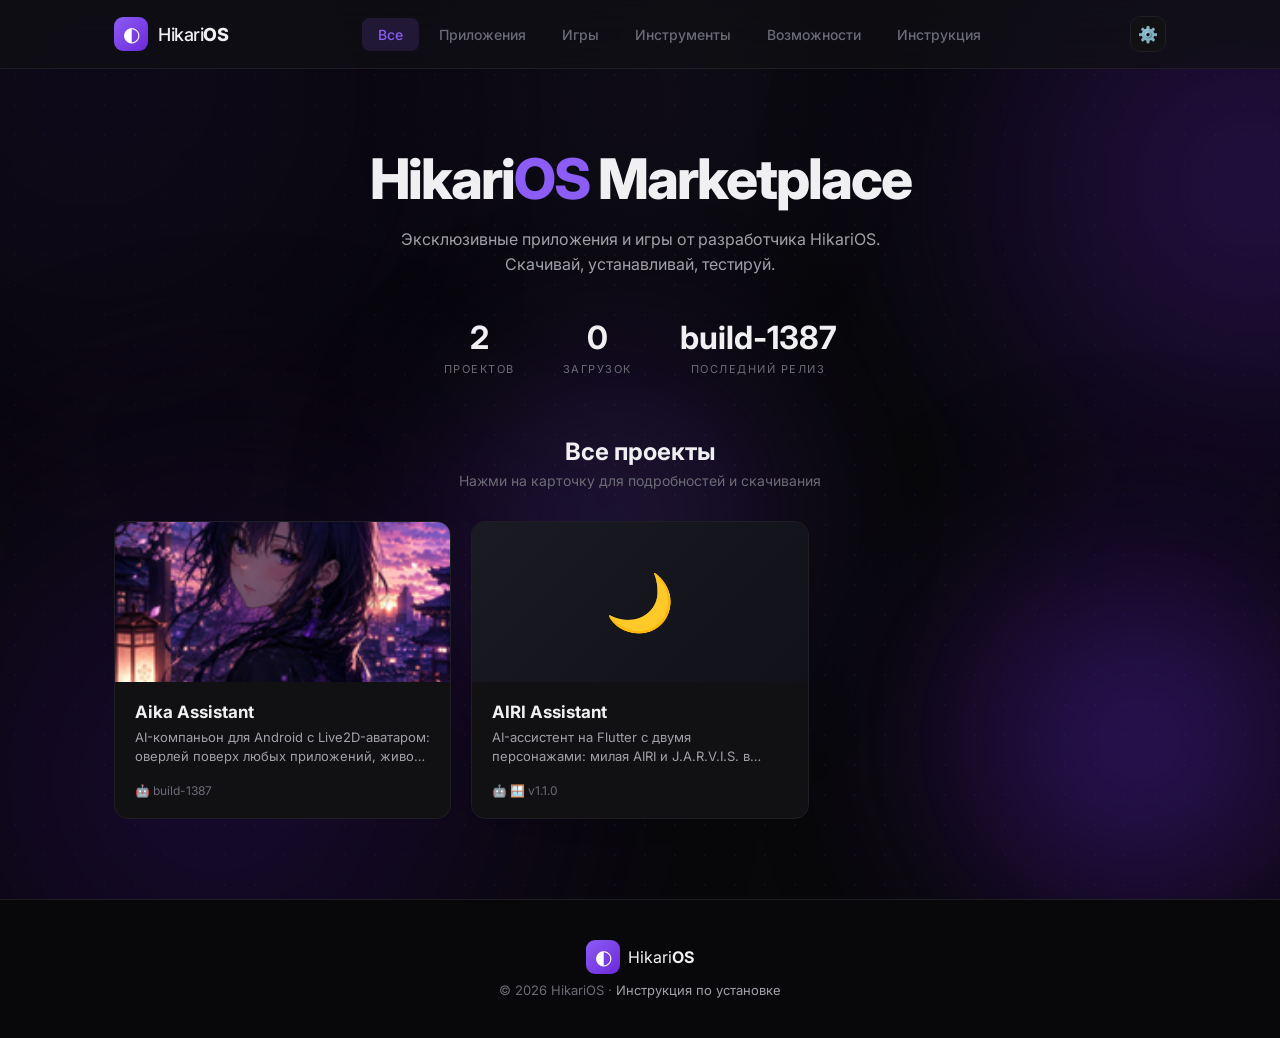
==== commit 7959d695: "Страница «Возможности» Aika Assistant: 7 скринов, простые описания, ссылки из шапки" ====
--- a/index.html
+++ b/index.html
@@ -32,6 +32,7 @@
       <a href="#" class="nav-link" data-filter="app">Приложения</a>
       <a href="#" class="nav-link" data-filter="game">Игры</a>
       <a href="#" class="nav-link" data-filter="tool">Инструменты</a>
+      <a href="features.html" class="nav-link">Возможности</a>
       <a href="install.html" class="nav-link">Инструкция</a>
     </nav>
     <button class="admin-btn" onclick="toggleAdmin()" title="Управление">⚙️</button>
--- a/style.css
+++ b/style.css
@@ -952,3 +952,70 @@
   .inst-card { padding: 18px 16px; }
   .inst-card:hover { transform: none; }
 }
+
+/* ===== СТРАНИЦА ВОЗМОЖНОСТЕЙ ===== */
+.feat-main {
+  position: relative;
+  z-index: 1;
+  max-width: 980px;
+  margin: 0 auto;
+  padding: 10px 20px 70px;
+  display: flex;
+  flex-direction: column;
+  gap: 44px;
+}
+
+.feat-row {
+  display: flex;
+  align-items: center;
+  gap: 36px;
+}
+
+.feat-row.feat-rev { flex-direction: row-reverse; }
+
+.feat-shot {
+  flex: 0 0 300px;
+  border-radius: 18px;
+  border: 1px solid rgba(139, 92, 246, 0.25);
+  padding: 8px;
+  background: var(--glass);
+  backdrop-filter: blur(20px);
+  -webkit-backdrop-filter: blur(20px);
+  box-shadow: 0 12px 48px rgba(0, 0, 0, 0.45), 0 0 40px rgba(139, 92, 246, 0.08);
+  transition: transform .3s, box-shadow .3s;
+}
+
+.feat-shot:hover {
+  transform: translateY(-4px);
+  box-shadow: 0 18px 56px rgba(0, 0, 0, 0.5), 0 0 60px rgba(139, 92, 246, 0.14);
+}
+
+.feat-shot img {
+  display: block;
+  width: 100%;
+  height: auto;
+  border-radius: 12px;
+}
+
+.feat-text { flex: 1; }
+
+.feat-text h3 {
+  font-size: 22px;
+  font-weight: 700;
+  margin-bottom: 10px;
+  color: var(--text);
+}
+
+.feat-text p {
+  font-size: 14.5px;
+  line-height: 1.7;
+  color: var(--text-mid);
+  margin-bottom: 8px;
+}
+
+@media (max-width: 760px) {
+  .feat-main { gap: 34px; }
+  .feat-row, .feat-row.feat-rev { flex-direction: column; gap: 16px; }
+  .feat-shot { flex: none; width: min(280px, 80%); }
+  .feat-text { text-align: left; }
+}
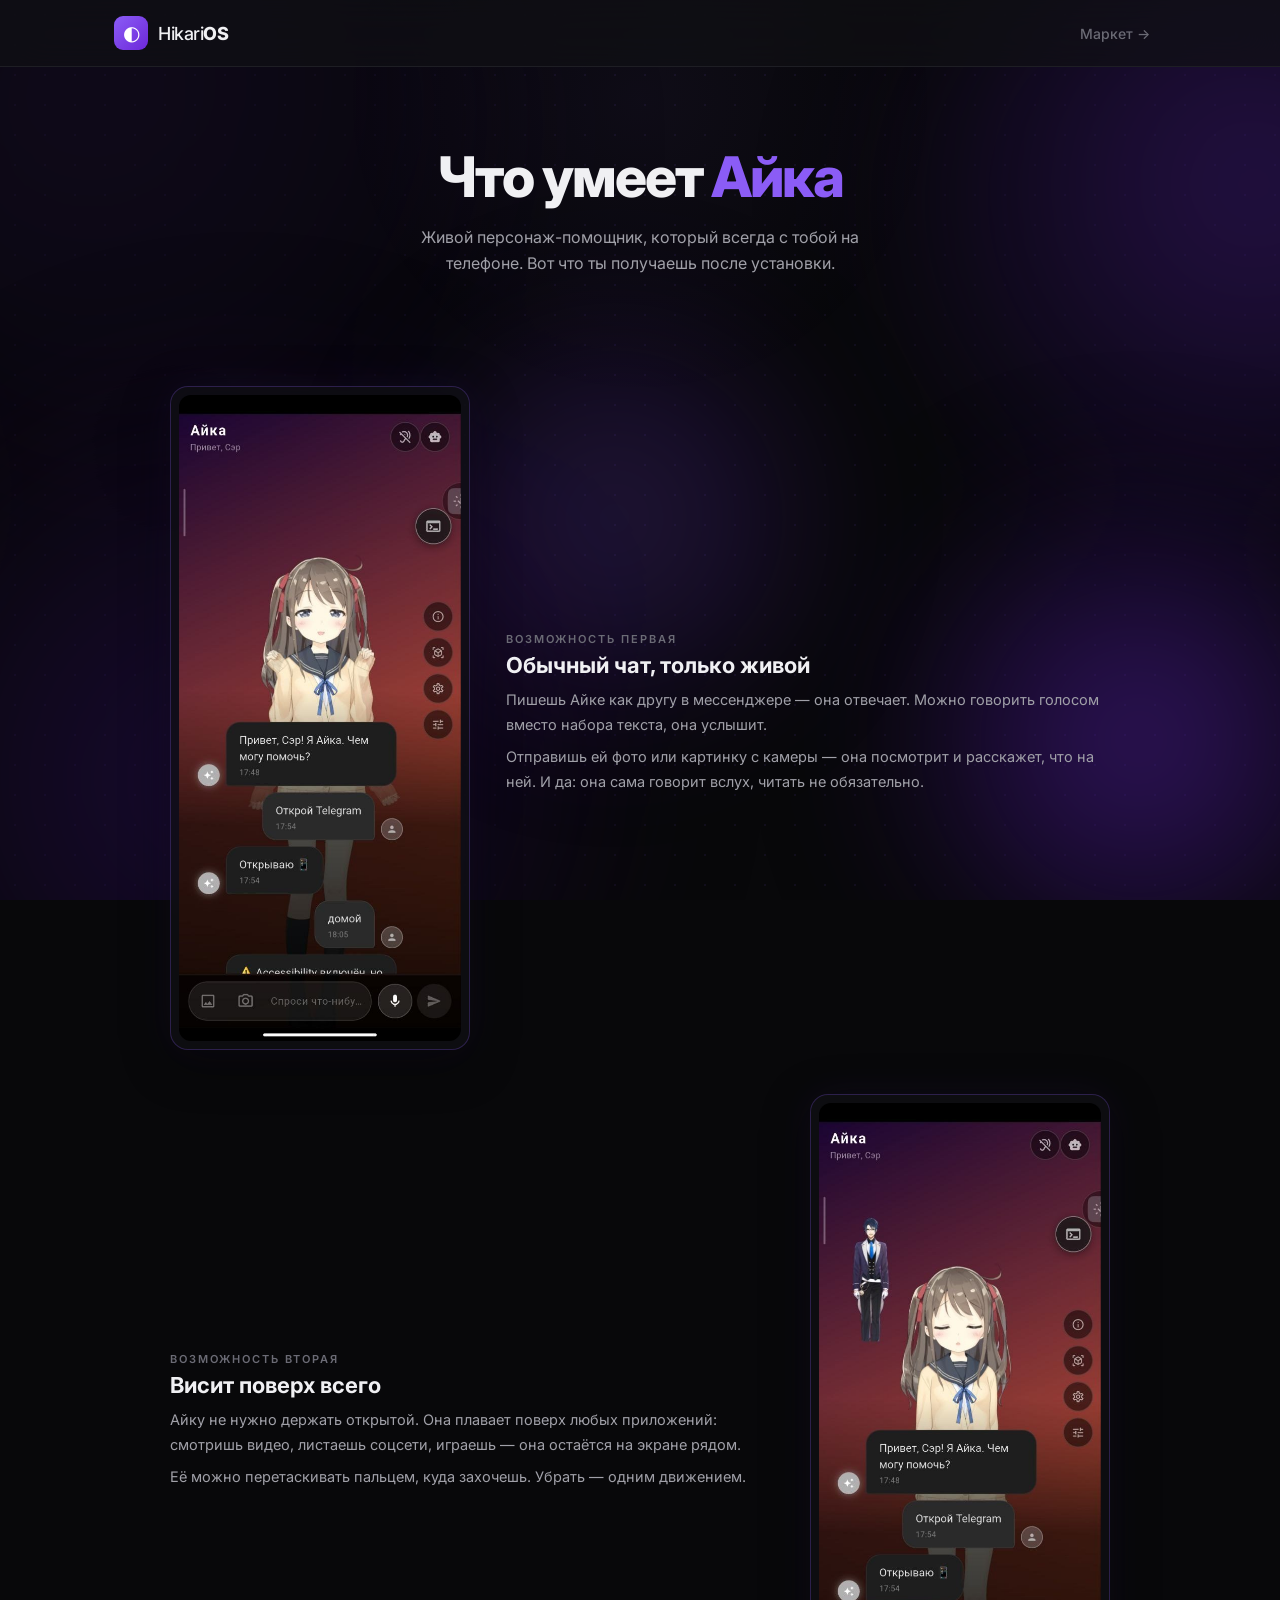
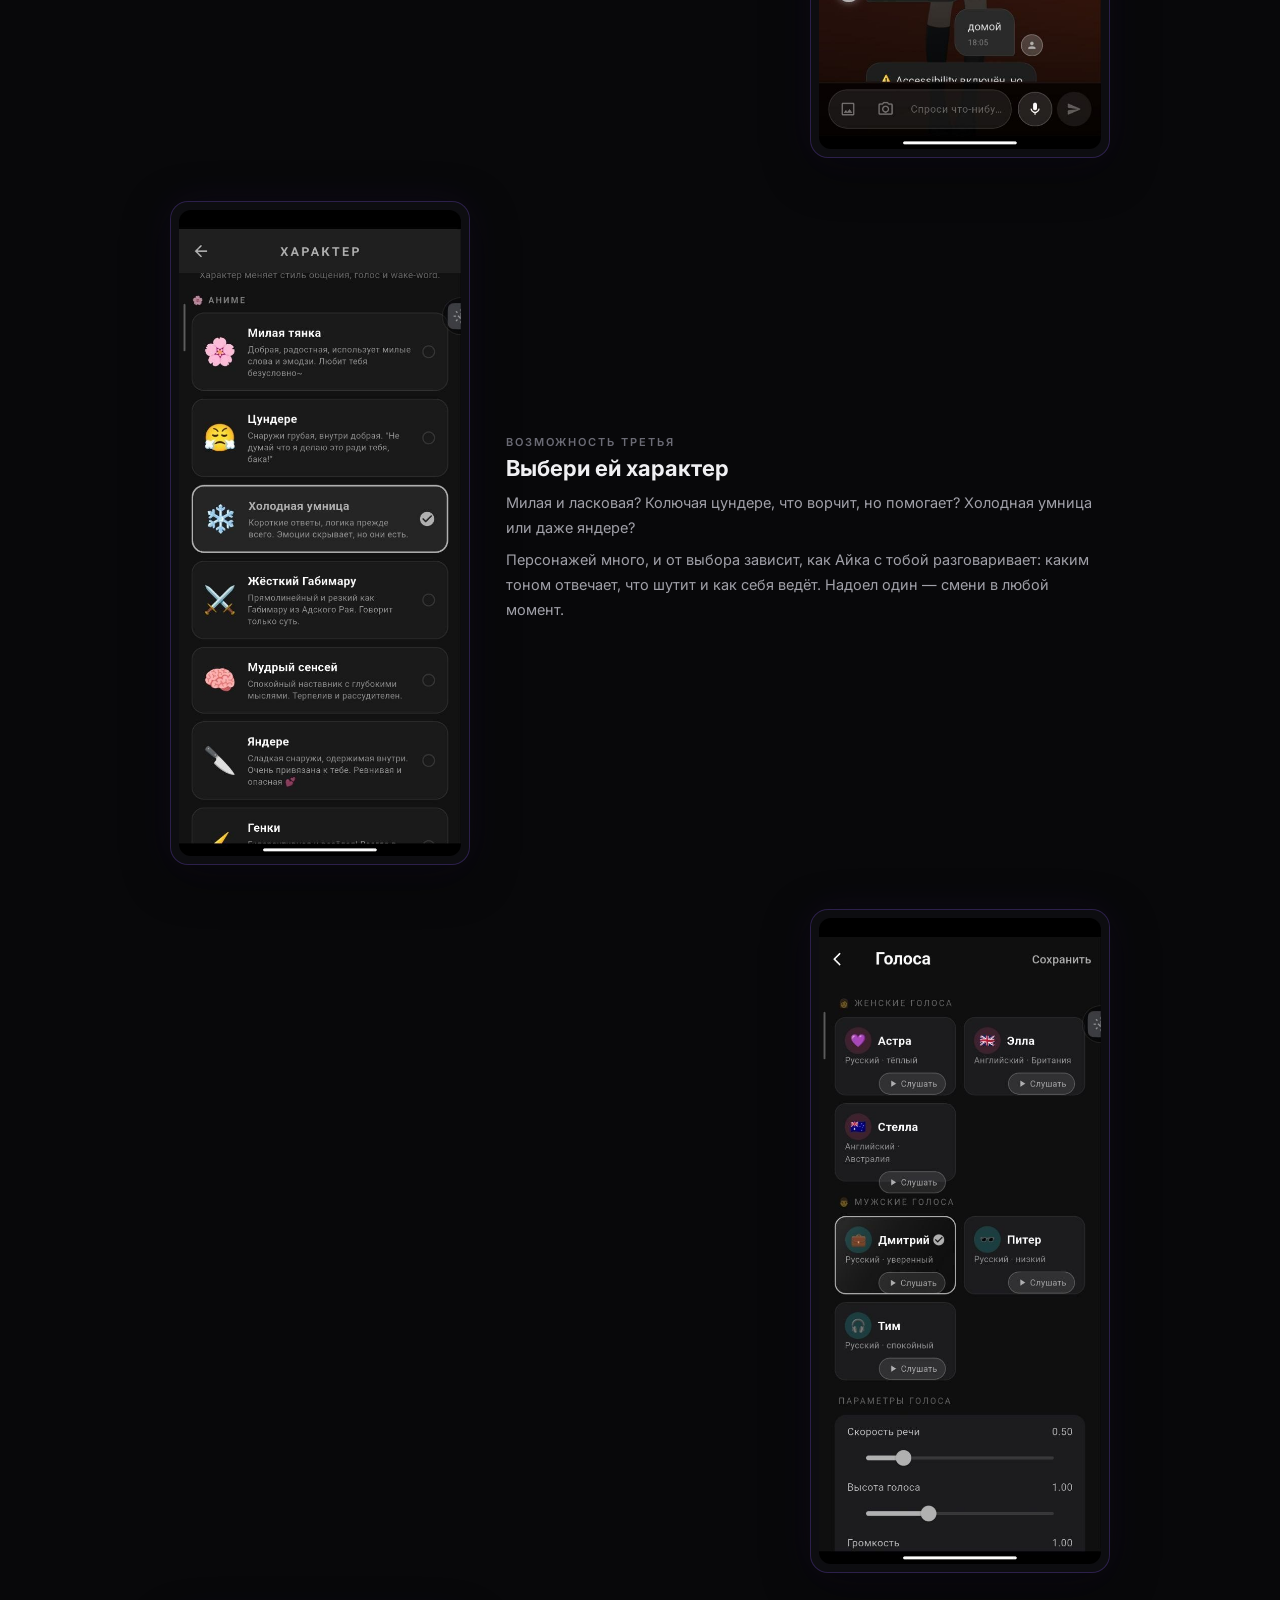
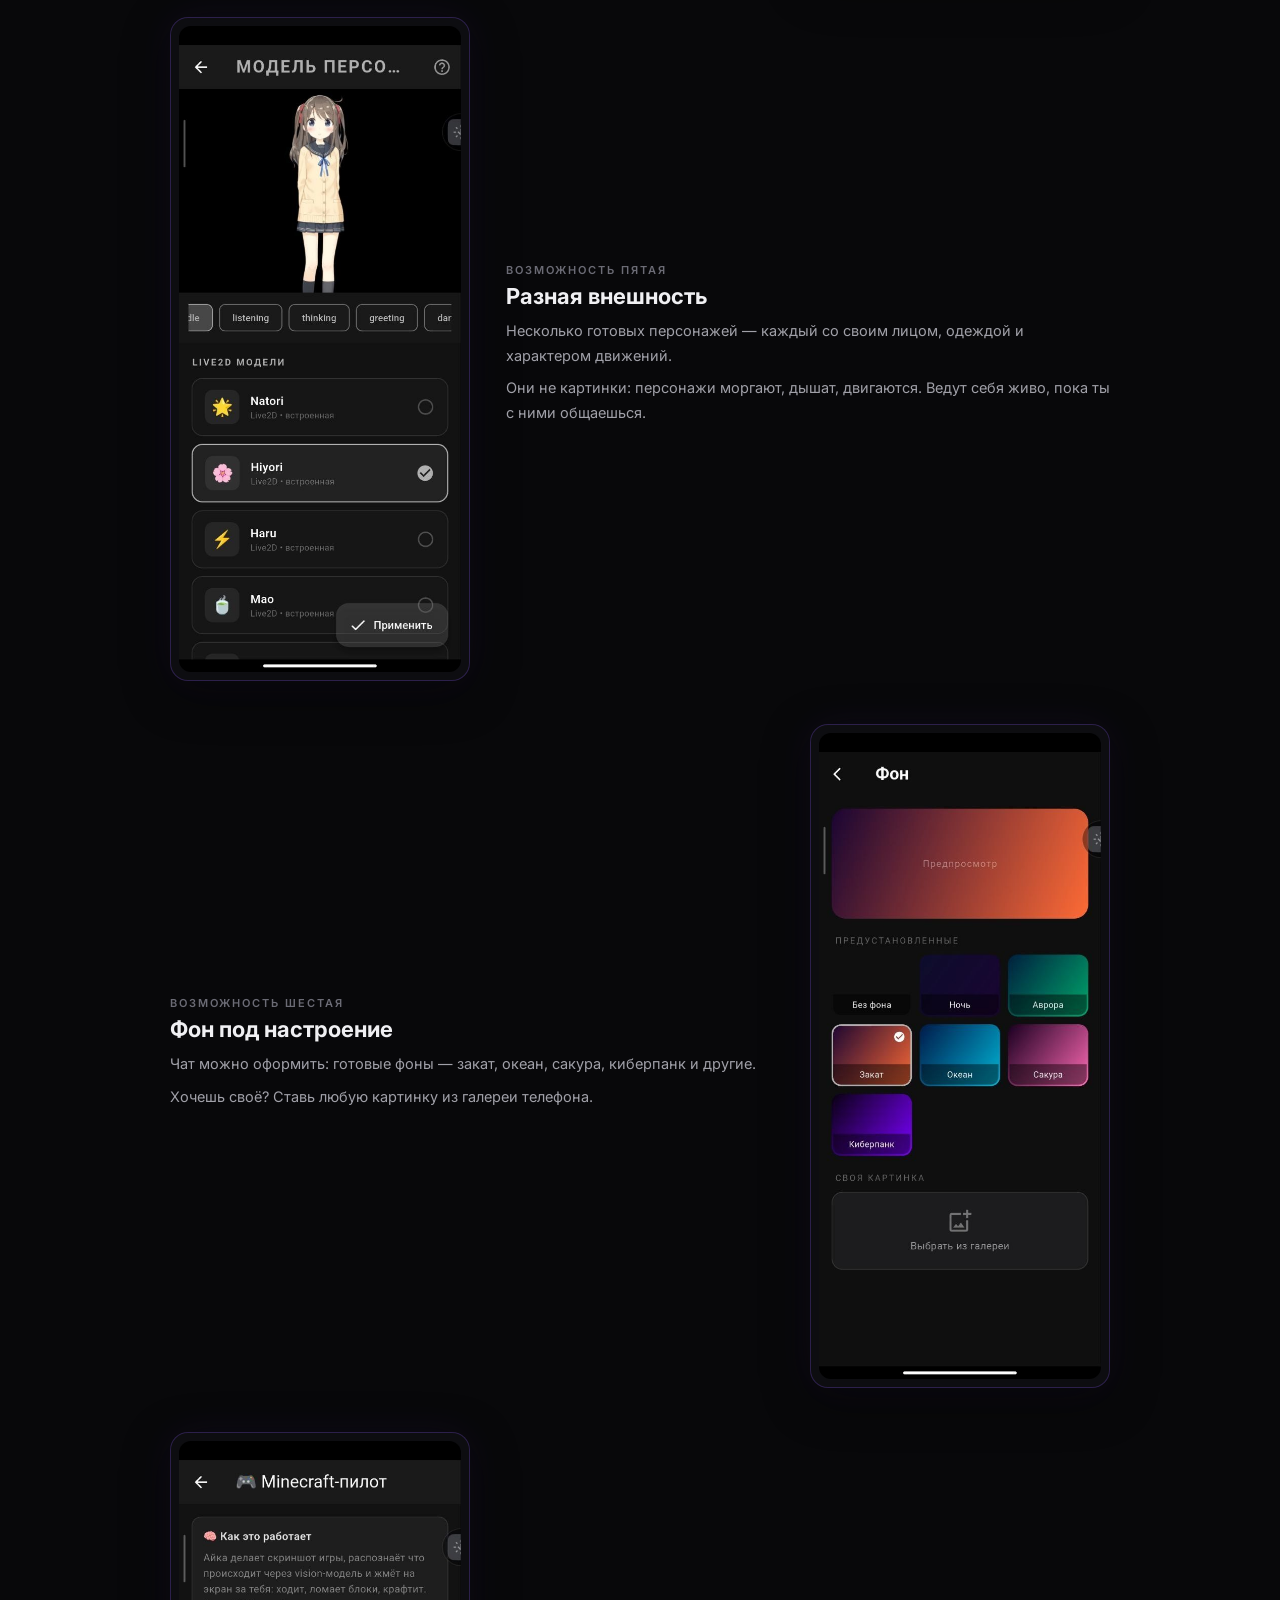
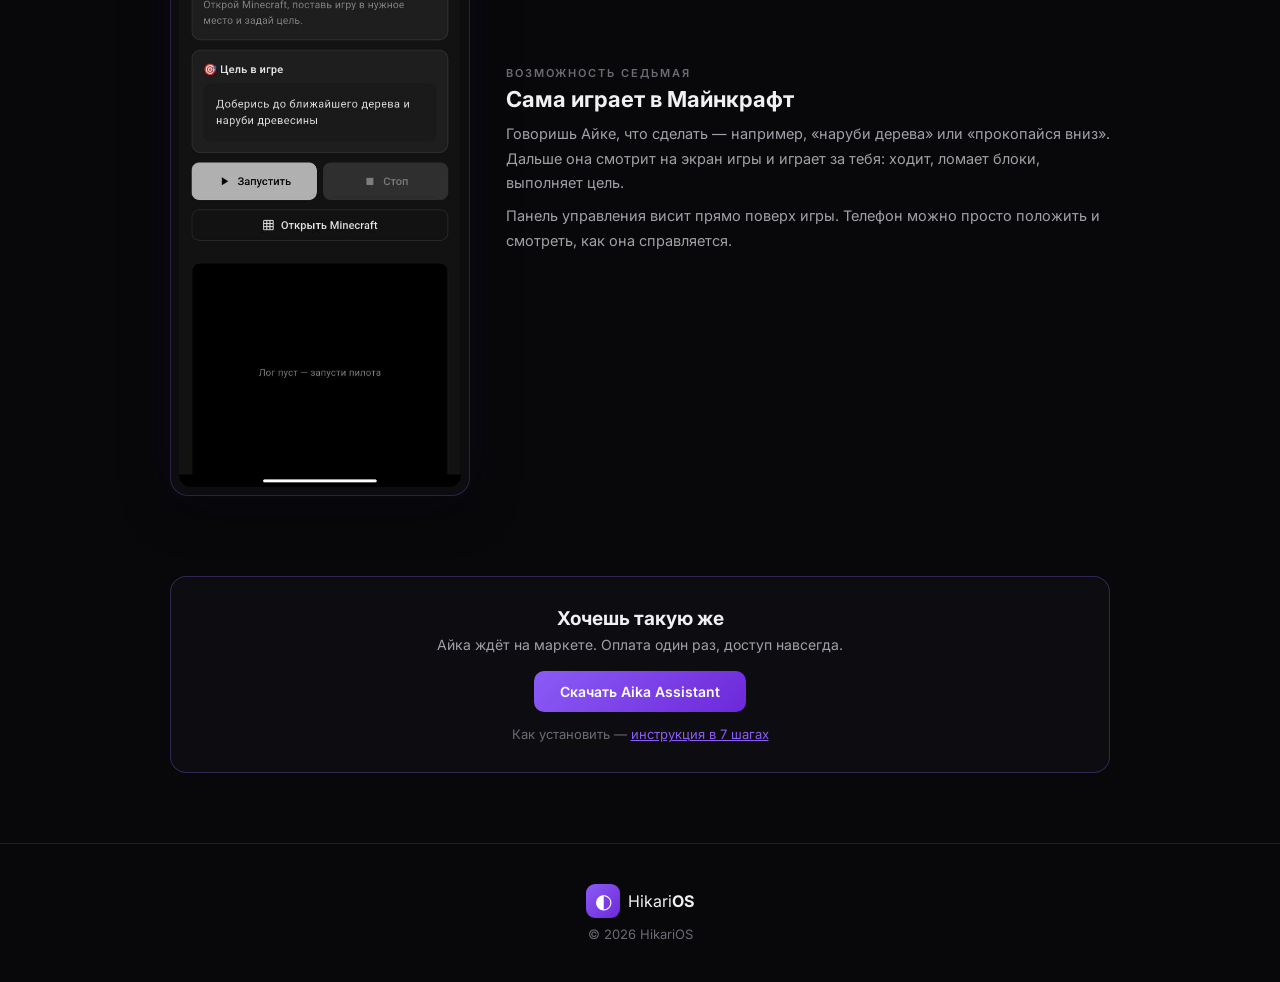
==== commit 73bc2c96: "Страница возможностей стала главной (/), маркет переехал на market.html, ссылки обновлены" ====
--- a/index.html
+++ b/index.html
@@ -3,9 +3,9 @@
 <head>
 <meta charset="UTF-8">
 <meta name="viewport" content="width=device-width, initial-scale=1.0">
-<title>HikariOS — Marketplace</title>
+<title>Aika Assistant — HikariOS</title>
 <link rel="icon" type="image/svg+xml" href="favicon.svg">
-<link rel="stylesheet" href="style.css?v=4">
+<link rel="stylesheet" href="style.css?v=5">
 <link rel="preconnect" href="https://fonts.googleapis.com">
 <link href="https://fonts.googleapis.com/css2?family=Inter:wght@300;400;500;600;700;800&display=swap" rel="stylesheet">
 </head>
@@ -23,154 +23,104 @@
 <!-- HEADER -->
 <header class="header">
   <div class="header-inner">
-    <div class="logo" onclick="window.location.href='/'">
+    <div class="logo" onclick="window.location.href='market.html'">
       <div class="logo-icon">◐</div>
       <span>Hikari<b>OS</b></span>
     </div>
     <nav class="nav">
-      <a href="#" class="nav-link active" data-filter="all">Все</a>
-      <a href="#" class="nav-link" data-filter="app">Приложения</a>
-      <a href="#" class="nav-link" data-filter="game">Игры</a>
-      <a href="#" class="nav-link" data-filter="tool">Инструменты</a>
-      <a href="features.html" class="nav-link">Возможности</a>
-      <a href="install.html" class="nav-link">Инструкция</a>
+      <a href="market.html" class="nav-link">Маркет →</a>
     </nav>
-    <button class="admin-btn" onclick="toggleAdmin()" title="Управление">⚙️</button>
   </div>
 </header>
 
 <!-- HERO -->
 <section class="hero">
-  <h1>Hikari<span class="accent">OS</span> Marketplace</h1>
-  <p>Эксклюзивные приложения и игры от разработчика HikariOS. Скачивай, устанавливай, тестируй.</p>
-  <div class="hero-stats" id="heroStats">
-    <div class="stat"><span class="stat-num" id="statApps">—</span><span class="stat-label">проектов</span></div>
-    <div class="stat"><span class="stat-num" id="statDownloads">—</span><span class="stat-label">загрузок</span></div>
-    <div class="stat"><span class="stat-num" id="statLatest">—</span><span class="stat-label">последний релиз</span></div>
-  </div>
+  <h1 class="rise">Что умеет <span class="accent">Айка</span></h1>
+  <p class="rise">Живой персонаж-помощник, который всегда с тобой на телефоне. Вот что ты получаешь после установки.</p>
 </section>
 
-<!-- ADMIN PANEL -->
-<div class="admin-panel" id="adminPanel" style="display:none;">
-  <div class="admin-inner">
-    <div class="admin-header">
-      <h2>⚙️ Панель управления</h2>
-      <button class="close-btn" onclick="toggleAdmin()">✕</button>
-    </div>
-    
-    <!-- LOGIN (только токен владельца) -->
-    <div class="admin-login" id="adminLogin">
-      <div class="admin-tab-row">
-        <button class="admin-tab active">Вход по GitHub Token</button>
-      </div>
-      <div id="tabToken">
-        <p>Войти может только владелец аккаунта <code>lucifermornngstar52-cell</code>. Введите свой Personal Access Token:</p>
-        <input type="password" id="githubToken" placeholder="ghp_..." onkeypress="if(event.key==='Enter')loginWithToken()">
-        <button class="btn-primary" onclick="loginWithToken()">Войти</button>
-      </div>
-      <p class="admin-hint" id="adminHint"></p>
-    </div>
+<!-- ВОЗМОЖНОСТИ -->
+<main class="feat-main">
 
-    <!-- CONTENT -->
-    <div class="admin-content" id="adminContent" style="display:none;">
-      <div class="admin-tabs">
-        <button class="admin-tab active" onclick="adminSection('projects')">Проекты</button>
-        <button class="admin-tab" onclick="adminSection('keys')">Ключи доступа</button>
-      </div>
-
-      <!-- PROJECTS SECTION -->
-      <div id="secProjects" class="admin-section active">
-        <h3>Добавить проект</h3>
-        <div class="admin-form">
-          <div class="form-row">
-            <label>Название</label>
-            <input type="text" id="projName" placeholder="Aika Assistant">
-          </div>
-          <div class="form-row">
-            <label>Описание</label>
-            <textarea id="projDesc" placeholder="AI-ассистент для Android..."></textarea>
-          </div>
-          <div class="form-row">
-            <label>Категория</label>
-            <select id="projCategory">
-              <option value="app">Приложение</option>
-              <option value="game">Игра</option>
-              <option value="tool">Инструмент</option>
-            </select>
-          </div>
-          <div class="form-row">
-            <label>Иконка (emoji или URL)</label>
-            <input type="text" id="projIcon" placeholder="🤖 или https://...">
-          </div>
-          <div class="form-row">
-            <label>GitHub репозиторий (user/repo)</label>
-            <input type="text" id="projRepo" placeholder="user/repo">
-          </div>
-          <div class="form-row">
-            <label>Платформы (через запятую)</label>
-            <input type="text" id="projPlatforms" placeholder="android, windows">
-          </div>
-          <div class="form-row">
-            <label>Скриншоты (URL через запятую)</label>
-            <input type="text" id="projShots" placeholder="https://img1.png, https://img2.png">
-          </div>
-          <button class="btn-primary" onclick="addProject()">Добавить</button>
-        </div>
-        <hr class="admin-divider">
-        <h3>Существующие проекты</h3>
-        <div id="adminProjectList"></div>
-      </div>
-
-      <!-- KEYS SECTION -->
-      <div id="secKeys" style="display:none;">
-          <h3>Ключи доступа (подтверждение покупок)</h3>
-          <p style="color:var(--text2,#9a9ab0);font-size:13px;">Проверь оплату (скрин перевода от покупателя), затем создай ключ и отправь его покупателю.</p>
-          <p style="color:var(--text2,#9a9ab0);font-size:12px;">🔔 Установи приложение <a href="https://ntfy.sh" target="_blank" style="color:var(--p,#7c3aed);">ntfy</a> и подпишись на топик <code>hikari-keys-x7k2m9v4q8</code> — придёт пуш при каждой активации ключа. После активации удали ключ кнопкой 🗑, тогда утечка ключа в сеть будет не страшна.</p>
-          <button class="btn-primary" style="margin-top:10px;" onclick="createKey()">➕ Создать ключ</button>
-          <div style="display:flex;gap:10px;flex-wrap:wrap;margin-top:12px;">
-            <input id="delKeyCodeInput" placeholder="Удалить ключ по коду (HK-XXXXXX)" style="flex:1;min-width:200px;background:var(--card,#161626);border:1px solid rgba(123,97,255,.3);border-radius:12px;padding:10px 14px;color:#fff;font-size:13px;">
-            <button class="btn-secondary" onclick="deleteKeyByCode()">🗑 Удалить по коду</button>
-          </div>
-
-          <hr class="admin-divider" style="margin-top:20px;">
-          <h3 style="margin-top:16px;">Код активации приложения</h3>
-          <p style="color:var(--text2,#9a9ab0);font-size:13px;">Для активации Aika на телефоне покупателя: покупатель присылает ID устройства (с экрана активации в приложении), ты вставляешь его сюда и отправляешь покупателю полученный код. Работает без GitHub Token.</p>
-          <div style="display:flex;gap:10px;flex-wrap:wrap;margin-top:12px;">
-            <input id="devIdInput" placeholder="ID устройства (12 символов)" style="flex:1;min-width:200px;background:var(--card,#161626);border:1px solid rgba(123,97,255,.3);border-radius:12px;padding:12px 14px;color:#fff;font-size:14px;letter-spacing:1px;">
-            <button class="btn-primary" onclick="generateActivationCode()">⚡ Сгенерировать</button>
-          </div>
-          <p id="activationCodeOut" style="font-size:20px;font-weight:700;letter-spacing:2px;margin-top:12px;color:#fff;"></p>
-          <div id="akHistory" style="margin-top:10px;"></div>
-          <p id="keysHint" style="color:var(--text2,#9a9ab0);font-size:12px;margin-top:10px;"></p>
-          <div id="adminKeysList" style="margin-top:14px;"></div>
-        </div>
+  <div class="feat-row">
+    <div class="feat-shot rise"><img src="img/chat.jpg" alt="Главный экран чата с Айкой" loading="lazy"></div>
+    <div class="feat-text rise">
+      <div class="inst-label">Возможность первая</div>
+      <h3>Обычный чат, только живой</h3>
+      <p>Пишешь Айке как другу в мессенджере — она отвечает. Можно говорить голосом вместо набора текста, она услышит.</p>
+      <p>Отправишь ей фото или картинку с камеры — она посмотрит и расскажет, что на ней. И да: она сама говорит вслух, читать не обязательно.</p>
     </div>
   </div>
-</div>
 
-<!-- PROJECTS -->
-<div class="section-title">
-  <h2>Все проекты</h2>
-  <p>Нажми на карточку для подробностей и скачивания</p>
-</div>
-
-<main class="main">
-  <div class="projects-grid" id="projectsGrid">
-    <div class="loading-state">
-      <div class="spinner"></div>
-      <p>Загрузка...</p>
+  <div class="feat-row feat-rev">
+    <div class="feat-shot rise"><img src="img/overlay.jpg" alt="Персонаж поверх другого приложения" loading="lazy"></div>
+    <div class="feat-text rise">
+      <div class="inst-label">Возможность вторая</div>
+      <h3>Висит поверх всего</h3>
+      <p>Айку не нужно держать открытой. Она плавает поверх любых приложений: смотришь видео, листаешь соцсети, играешь — она остаётся на экране рядом.</p>
+      <p>Её можно перетаскивать пальцем, куда захочешь. Убрать — одним движением.</p>
     </div>
   </div>
+
+  <div class="feat-row">
+    <div class="feat-shot rise"><img src="img/character.jpg" alt="Выбор характера персонажа" loading="lazy"></div>
+    <div class="feat-text rise">
+      <div class="inst-label">Возможность третья</div>
+      <h3>Выбери ей характер</h3>
+      <p>Милая и ласковая? Колючая цундере, что ворчит, но помогает? Холодная умница или даже яндере?</p>
+      <p>Персонажей много, и от выбора зависит, как Айка с тобой разговаривает: каким тоном отвечает, что шутит и как себя ведёт. Надоел один — смени в любой момент.</p>
+    </div>
+  </div>
+
+  <div class="feat-row feat-rev">
+    <div class="feat-shot rise"><img src="img/voice.jpg" alt="Выбор голоса" loading="lazy"></div>
+    <div class="feat-text rise">
+      <div class="inst-label">Возможность четвёртая</div>
+      <h3>Голос на твой вкус</h3>
+      <p>Несколько голосов на выбор: женские и мужские, русские и английские. Каждый можно послушать прямо перед выбором.</p>
+      <p>Не нравится скорость речи или высота голоса? Подкручивается ползунками за секунду.</p>
+    </div>
+  </div>
+
+  <div class="feat-row">
+    <div class="feat-shot rise"><img src="img/model.jpg" alt="Выбор внешности персонажа" loading="lazy"></div>
+    <div class="feat-text rise">
+      <div class="inst-label">Возможность пятая</div>
+      <h3>Разная внешность</h3>
+      <p>Несколько готовых персонажей — каждый со своим лицом, одеждой и характером движений.</p>
+      <p>Они не картинки: персонажи моргают, дышат, двигаются. Ведут себя живо, пока ты с ними общаешься.</p>
+    </div>
+  </div>
+
+  <div class="feat-row feat-rev">
+    <div class="feat-shot rise"><img src="img/background.jpg" alt="Выбор фона чата" loading="lazy"></div>
+    <div class="feat-text rise">
+      <div class="inst-label">Возможность шестая</div>
+      <h3>Фон под настроение</h3>
+      <p>Чат можно оформить: готовые фоны — закат, океан, сакура, киберпанк и другие.</p>
+      <p>Хочешь своё? Ставь любую картинку из галереи телефона.</p>
+    </div>
+  </div>
+
+  <div class="feat-row">
+    <div class="feat-shot rise"><img src="img/pilot.jpg" alt="Майнкрафт-пилот" loading="lazy"></div>
+    <div class="feat-text rise">
+      <div class="inst-label">Возможность седьмая</div>
+      <h3>Сама играет в Майнкрафт</h3>
+      <p>Говоришь Айке, что сделать — например, «наруби дерева» или «прокопайся вниз». Дальше она смотрит на экран игры и играет за тебя: ходит, ломает блоки, выполняет цель.</p>
+      <p>Панель управления висит прямо поверх игры. Телефон можно просто положить и смотреть, как она справляется.</p>
+    </div>
+  </div>
+
+  <!-- CTA -->
+  <div class="inst-cta rise">
+    <h3>Хочешь такую же</h3>
+    <p>Айка ждёт на маркете. Оплата один раз, доступ навсегда.</p>
+    <a class="inst-cta-btn" href="market.html">Скачать Aika Assistant</a>
+    <p style="margin-top:14px;margin-bottom:0;font-size:13px;color:var(--text-dim);">Как установить — <a href="install.html" style="color:var(--accent);">инструкция в 7 шагах</a></p>
+  </div>
+
 </main>
-
-<!-- PROJECT MODAL -->
-<div class="modal-overlay" id="modalOverlay" onclick="closeModal(event)">
-  <div class="modal" id="modal" onclick="event.stopPropagation()">
-    <button class="modal-close" onclick="closeModal()">✕</button>
-    <div id="modalContent"></div>
-  </div>
-</div>
-
 
 <!-- FOOTER -->
 <footer class="footer">
@@ -178,9 +128,24 @@
     <div class="logo-icon">◐</div>
     <span>Hikari<b>OS</b></span>
   </div>
-  <p>© 2026 HikariOS · <a href="install.html" style="color:var(--text-mid);text-decoration:none;">Инструкция по установке</a></p>
+  <p>© 2026 HikariOS</p>
 </footer>
 
-<script src="app.js?v=13"></script>
+<script>
+(function () {
+  var RM = window.matchMedia && window.matchMedia('(prefers-reduced-motion: reduce)').matches;
+  var els = document.querySelectorAll('.rise');
+  if (RM || !('IntersectionObserver' in window)) {
+    els.forEach(function (el) { el.classList.add('in'); });
+    return;
+  }
+  var io = new IntersectionObserver(function (entries) {
+    entries.forEach(function (e) {
+      if (e.isIntersecting) { e.target.classList.add('in'); io.unobserve(e.target); }
+    });
+  }, { threshold: 0.2 });
+  els.forEach(function (el) { io.observe(el); });
+})();
+</script>
 </body>
 </html>
--- a/style.css
+++ b/style.css
@@ -1019,3 +1019,18 @@
   .feat-shot { flex: none; width: min(280px, 80%); }
   .feat-text { text-align: left; }
 }
+
+/* ===== АНИМАЦИЯ ПОЯВЛЕНИЯ ПРИ СКРОЛЛЕ ===== */
+.rise {
+  opacity: 0;
+  transform: translateY(22px);
+  transition: opacity 0.7s cubic-bezier(0.22, 0.61, 0.36, 1), transform 0.7s cubic-bezier(0.22, 0.61, 0.36, 1);
+  will-change: opacity, transform;
+}
+.rise.in { opacity: 1; transform: none; }
+
+.feat-row .feat-shot.rise.in { transition-delay: 0.12s; }
+
+@media (prefers-reduced-motion: reduce) {
+  .rise { opacity: 1; transform: none; transition: none; }
+}
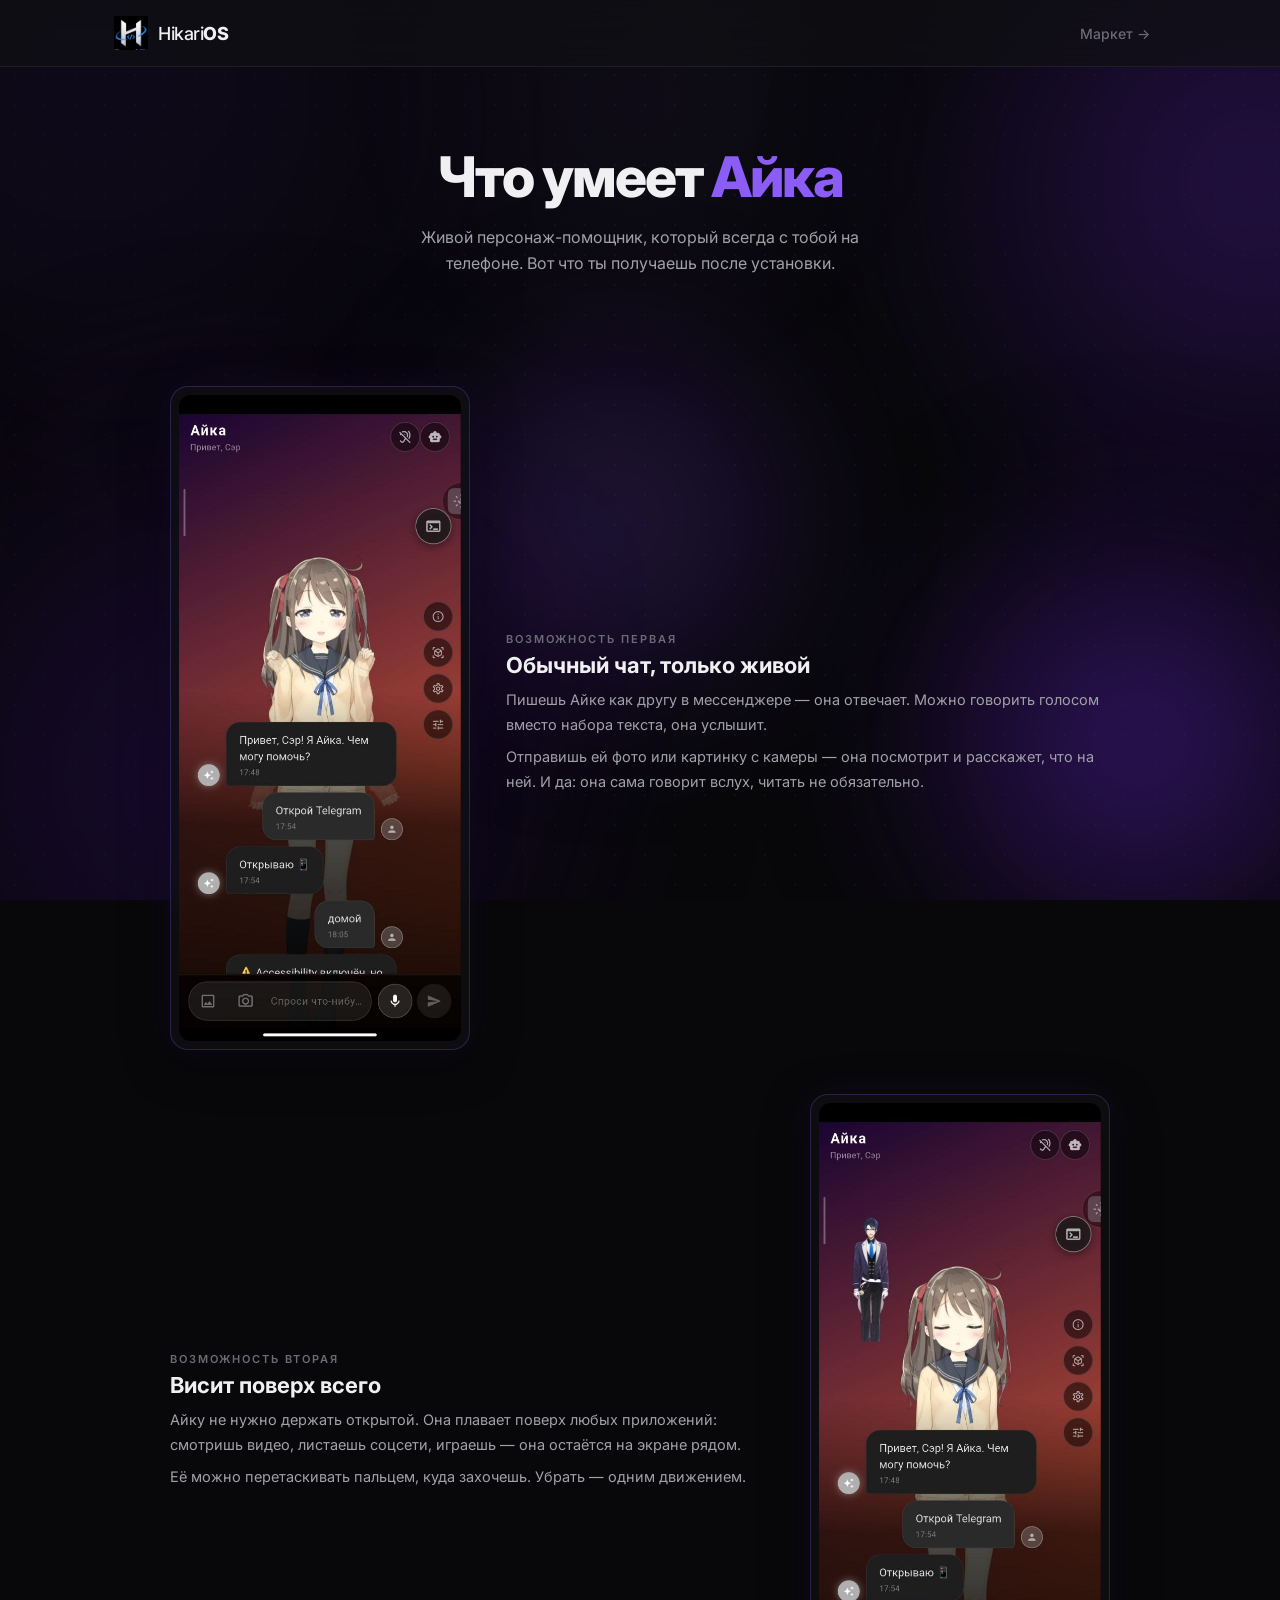
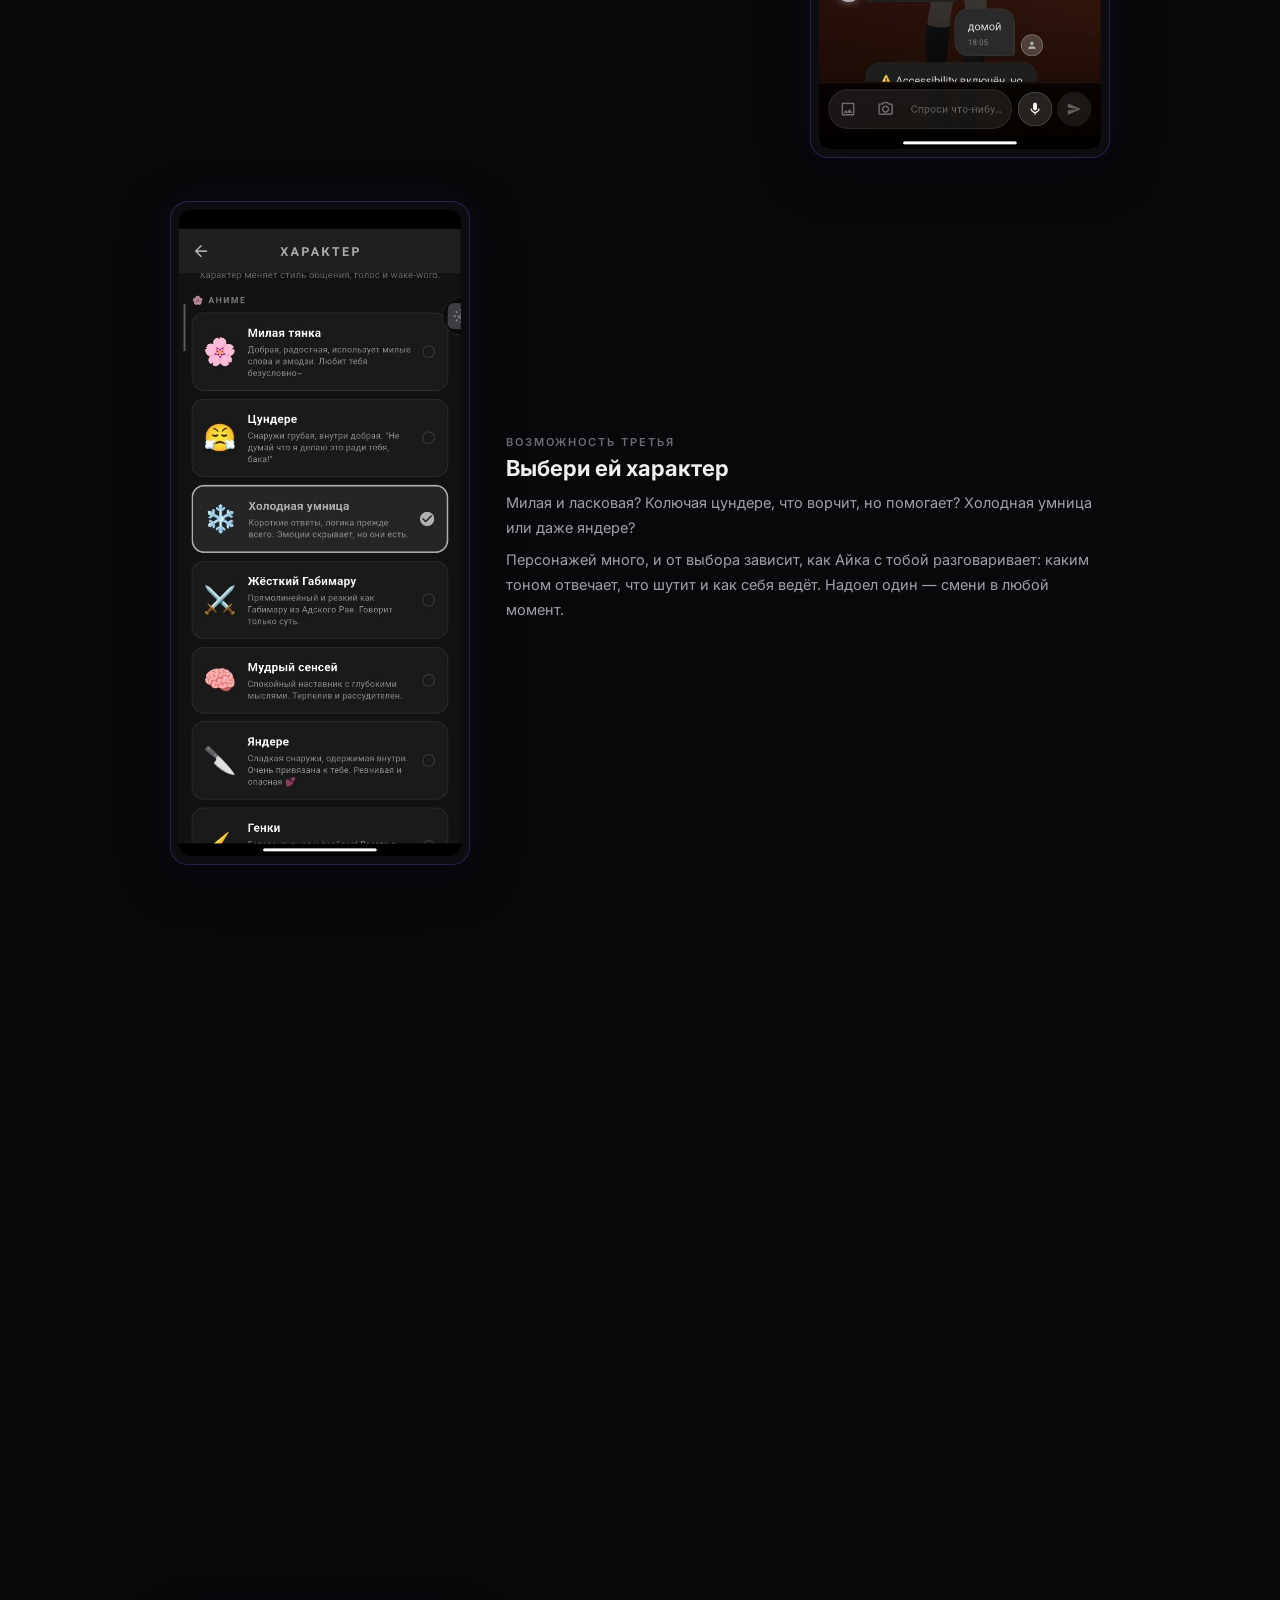
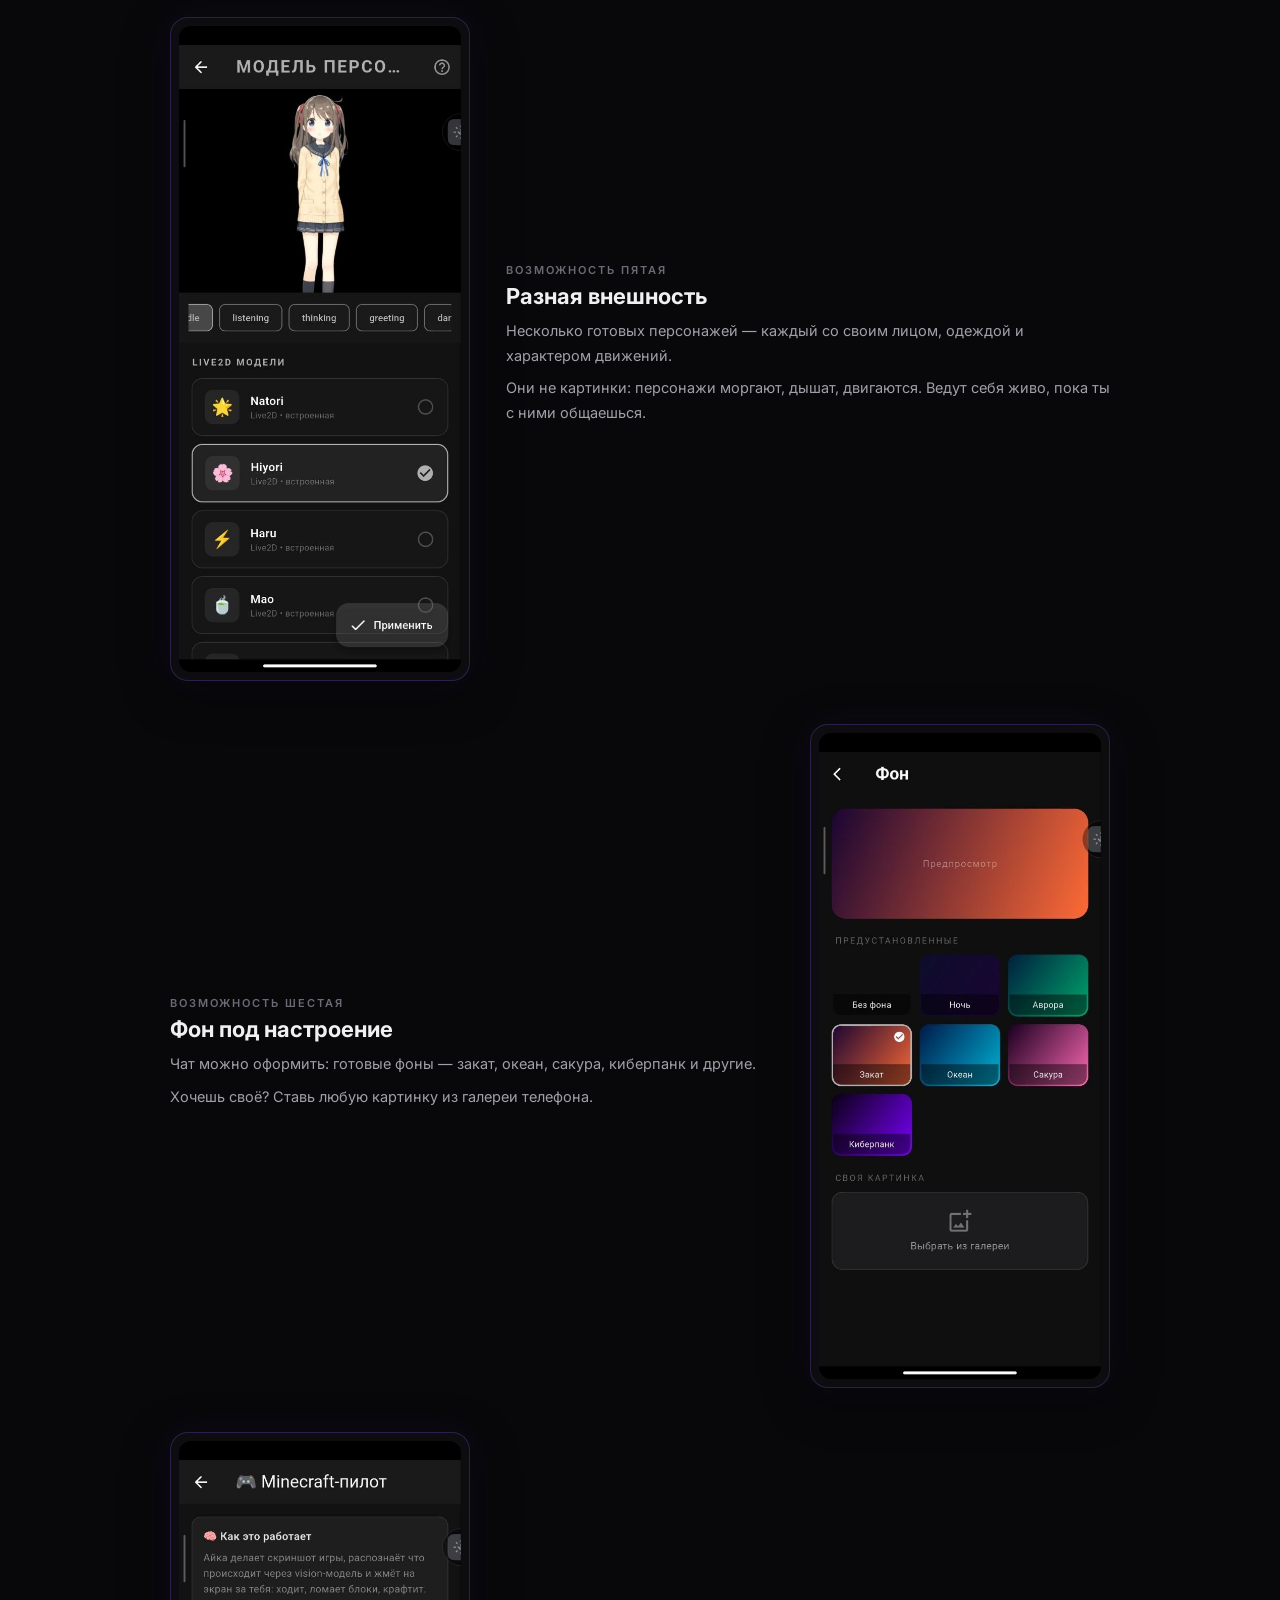
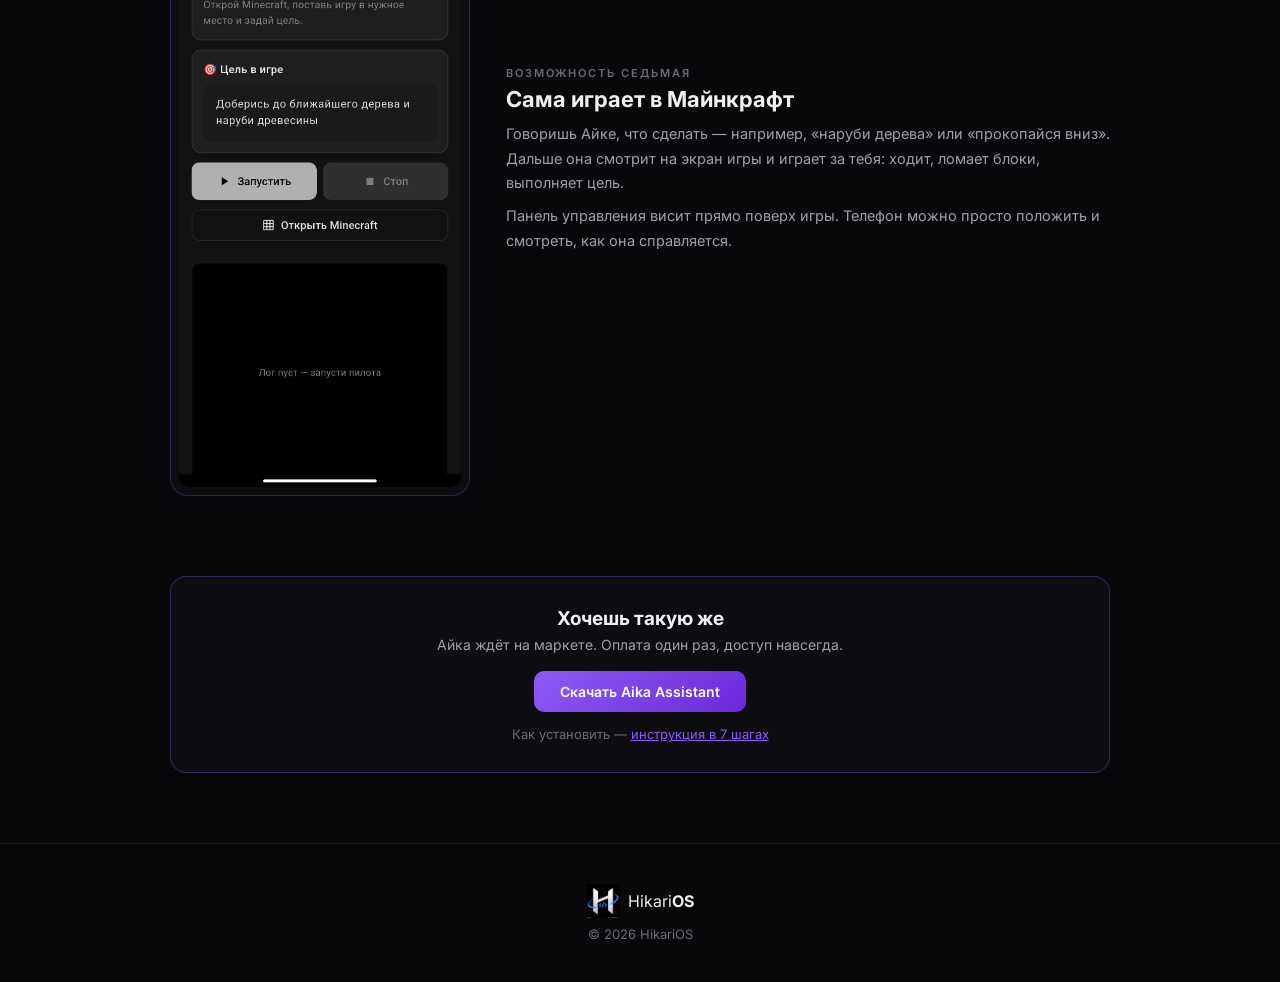
==== commit 01e29f12: "Логотип маркета заменён на эмблему HikariOS вместо символа-полусолнца" ====
--- a/index.html
+++ b/index.html
@@ -24,7 +24,7 @@
 <header class="header">
   <div class="header-inner">
     <div class="logo" onclick="window.location.href='market.html'">
-      <div class="logo-icon">◐</div>
+      <img class="logo-icon" src="img/logo_icon.png" alt="HikariOS">
       <span>Hikari<b>OS</b></span>
     </div>
     <nav class="nav">
@@ -125,7 +125,7 @@
 <!-- FOOTER -->
 <footer class="footer">
   <div class="footer-logo">
-    <div class="logo-icon">◐</div>
+    <img class="logo-icon" src="img/logo_icon.png" alt="HikariOS">
     <span>Hikari<b>OS</b></span>
   </div>
   <p>© 2026 HikariOS</p>
--- a/style.css
+++ b/style.css
@@ -180,13 +180,8 @@
 .logo-icon {
   width: 34px;
   height: 34px;
-  background: linear-gradient(135deg, var(--accent), #6d28d9);
-  border-radius: 9px;
-  display: flex;
-  align-items: center;
-  justify-content: center;
-  font-size: 20px;
-  color: #fff;
+  object-fit: contain;
+  display: block;
 }
 
 .nav {
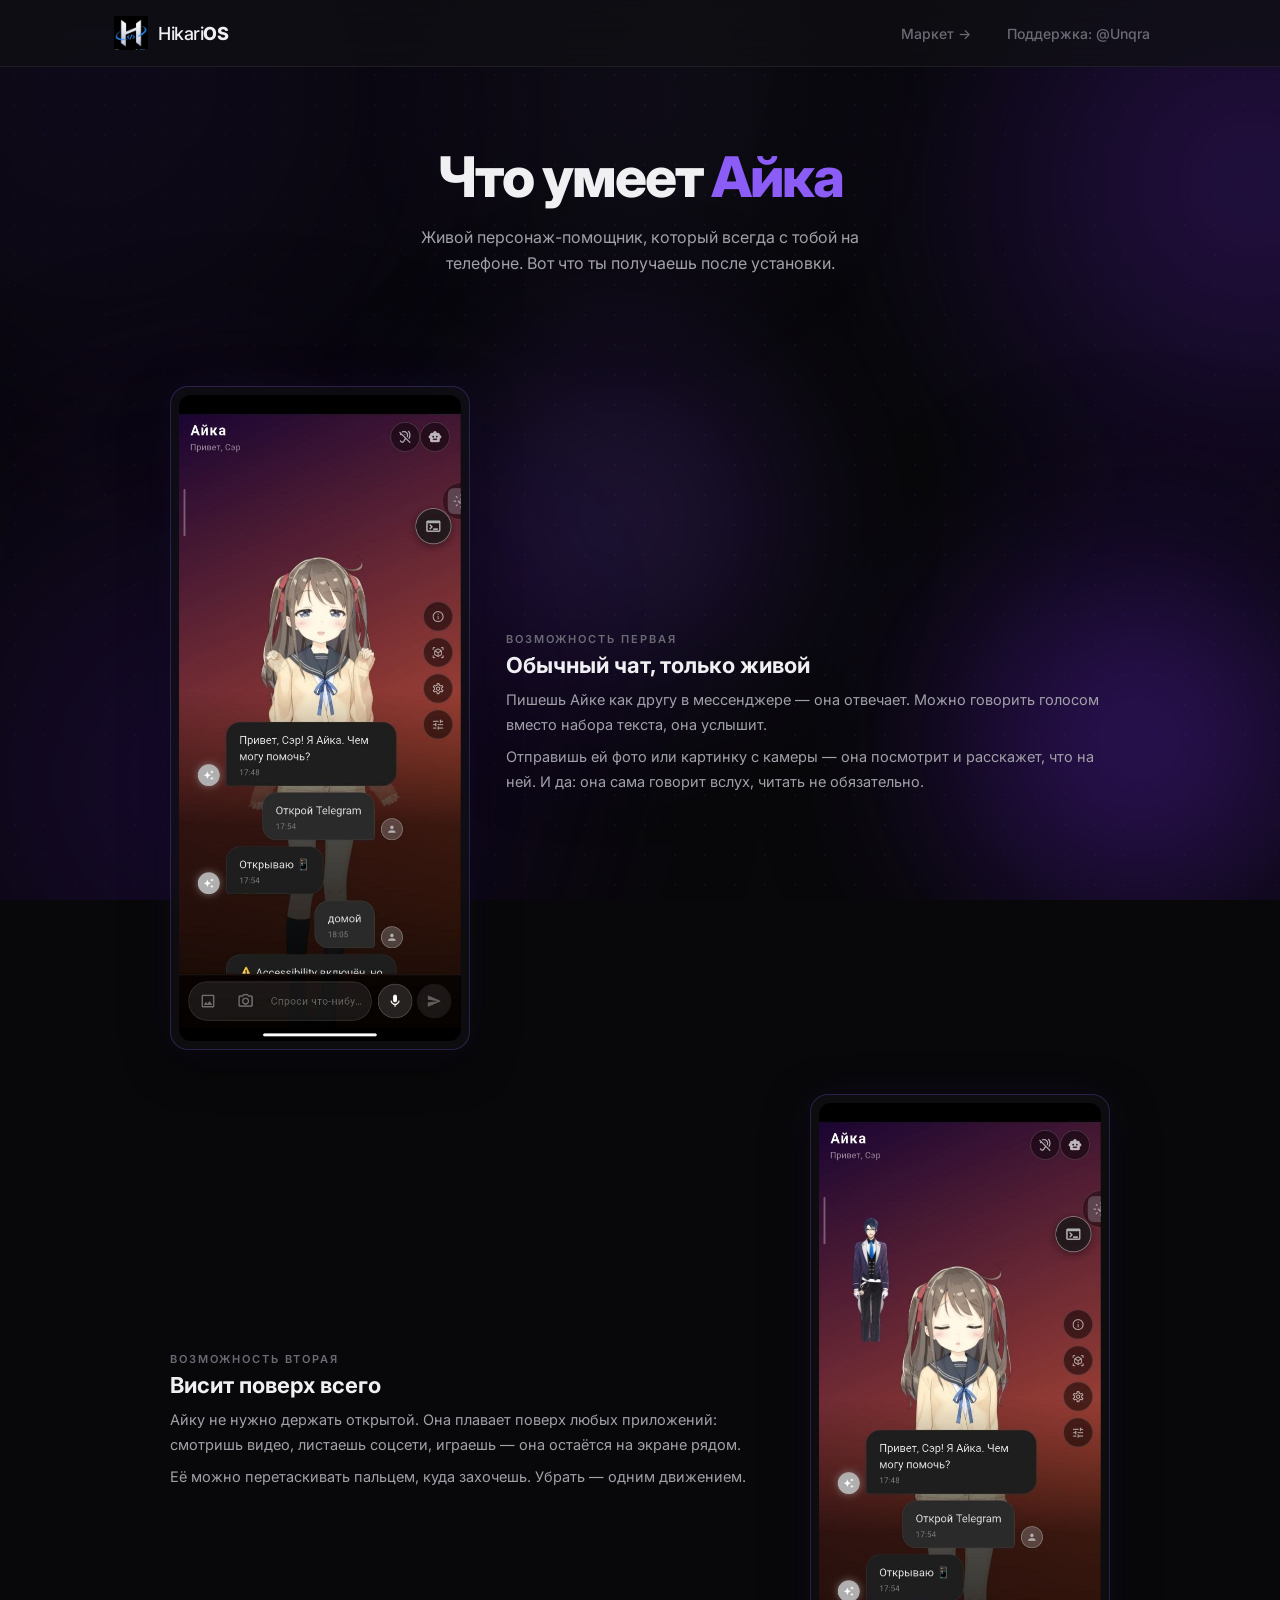
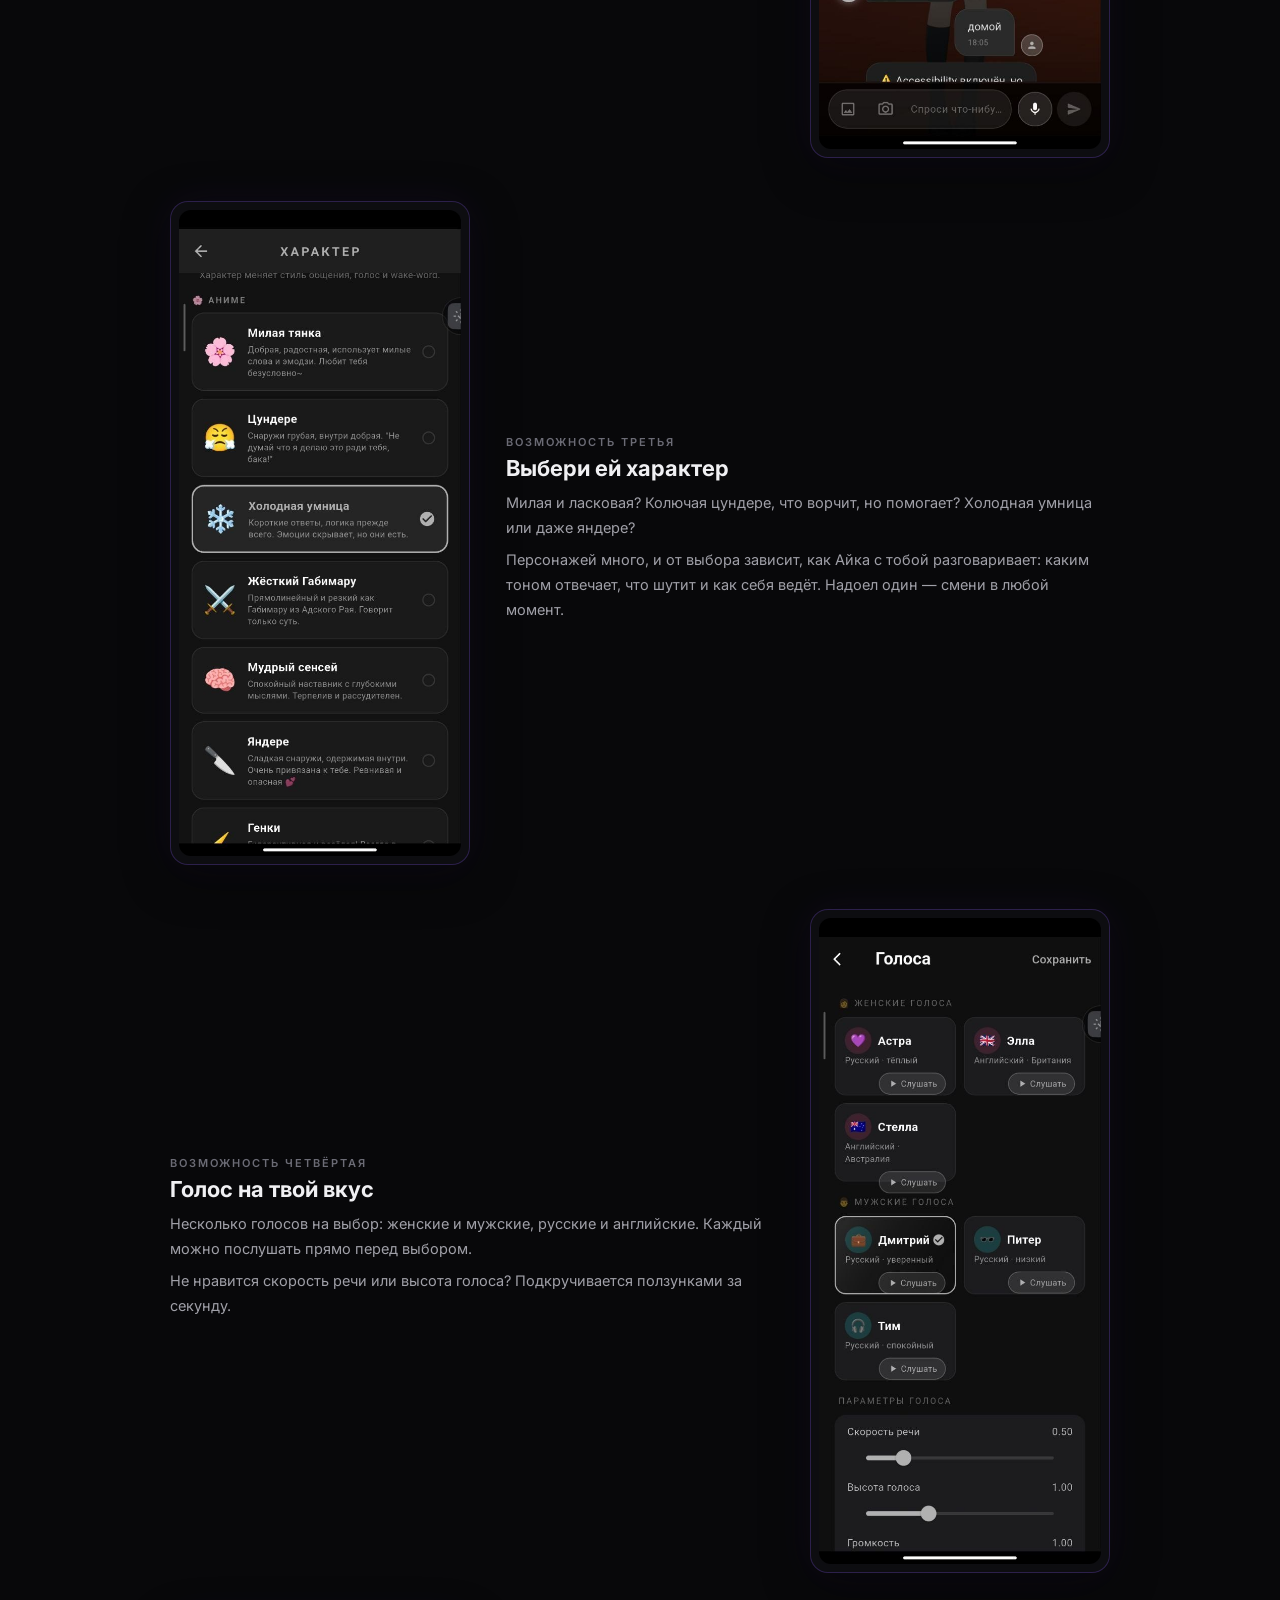
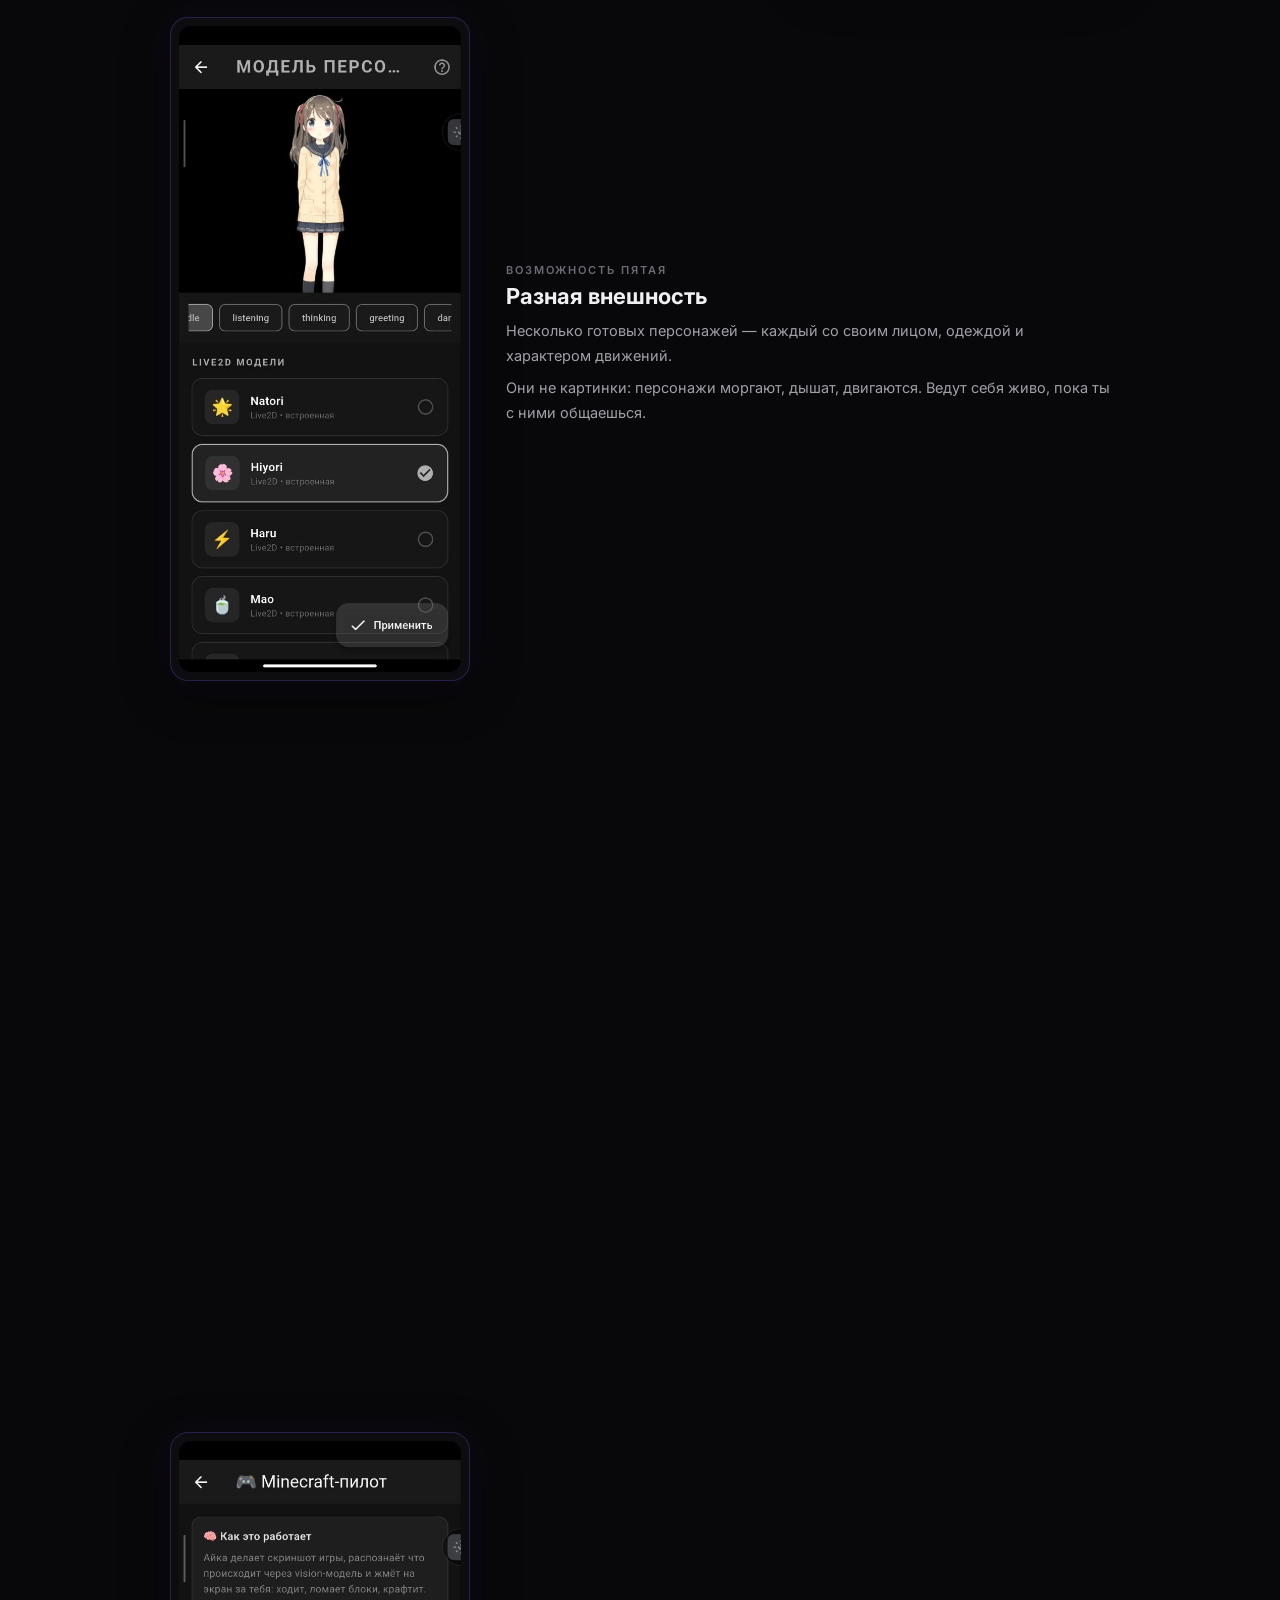
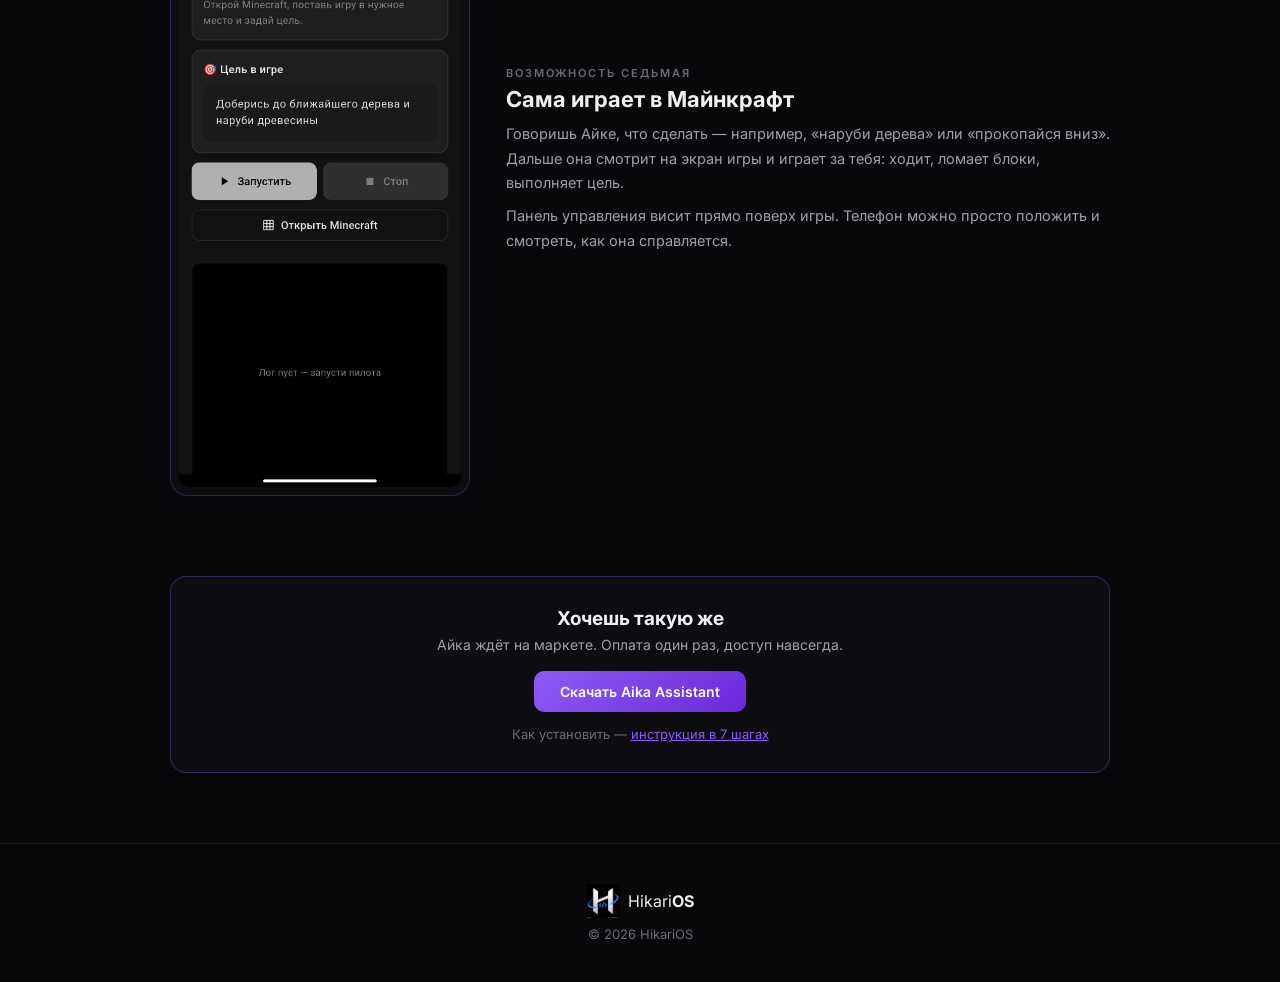
==== commit 4a99d0e6: "market: support link Telegram @Unqra" ====
--- a/index.html
+++ b/index.html
@@ -29,6 +29,7 @@
     </div>
     <nav class="nav">
       <a href="market.html" class="nav-link">Маркет →</a>
+      <a href="https://t.me/Unqra" target="_blank" class="nav-link">Поддержка: @Unqra</a>
     </nav>
   </div>
 </header>
--- a/style.css
+++ b/style.css
@@ -207,12 +207,14 @@
   background: var(--bg-card);
   border: 1px solid var(--border);
   color: var(--text-mid);
-  width: 36px;
   height: 36px;
+  padding: 0 14px;
   border-radius: 10px;
   cursor: pointer;
-  font-size: 16px;
+  font-size: 13px;
+  font-weight: 500;
   transition: all 0.2s;
+  white-space: nowrap;
 }
 
 .admin-btn:hover { border-color: var(--accent); color: var(--accent); }
